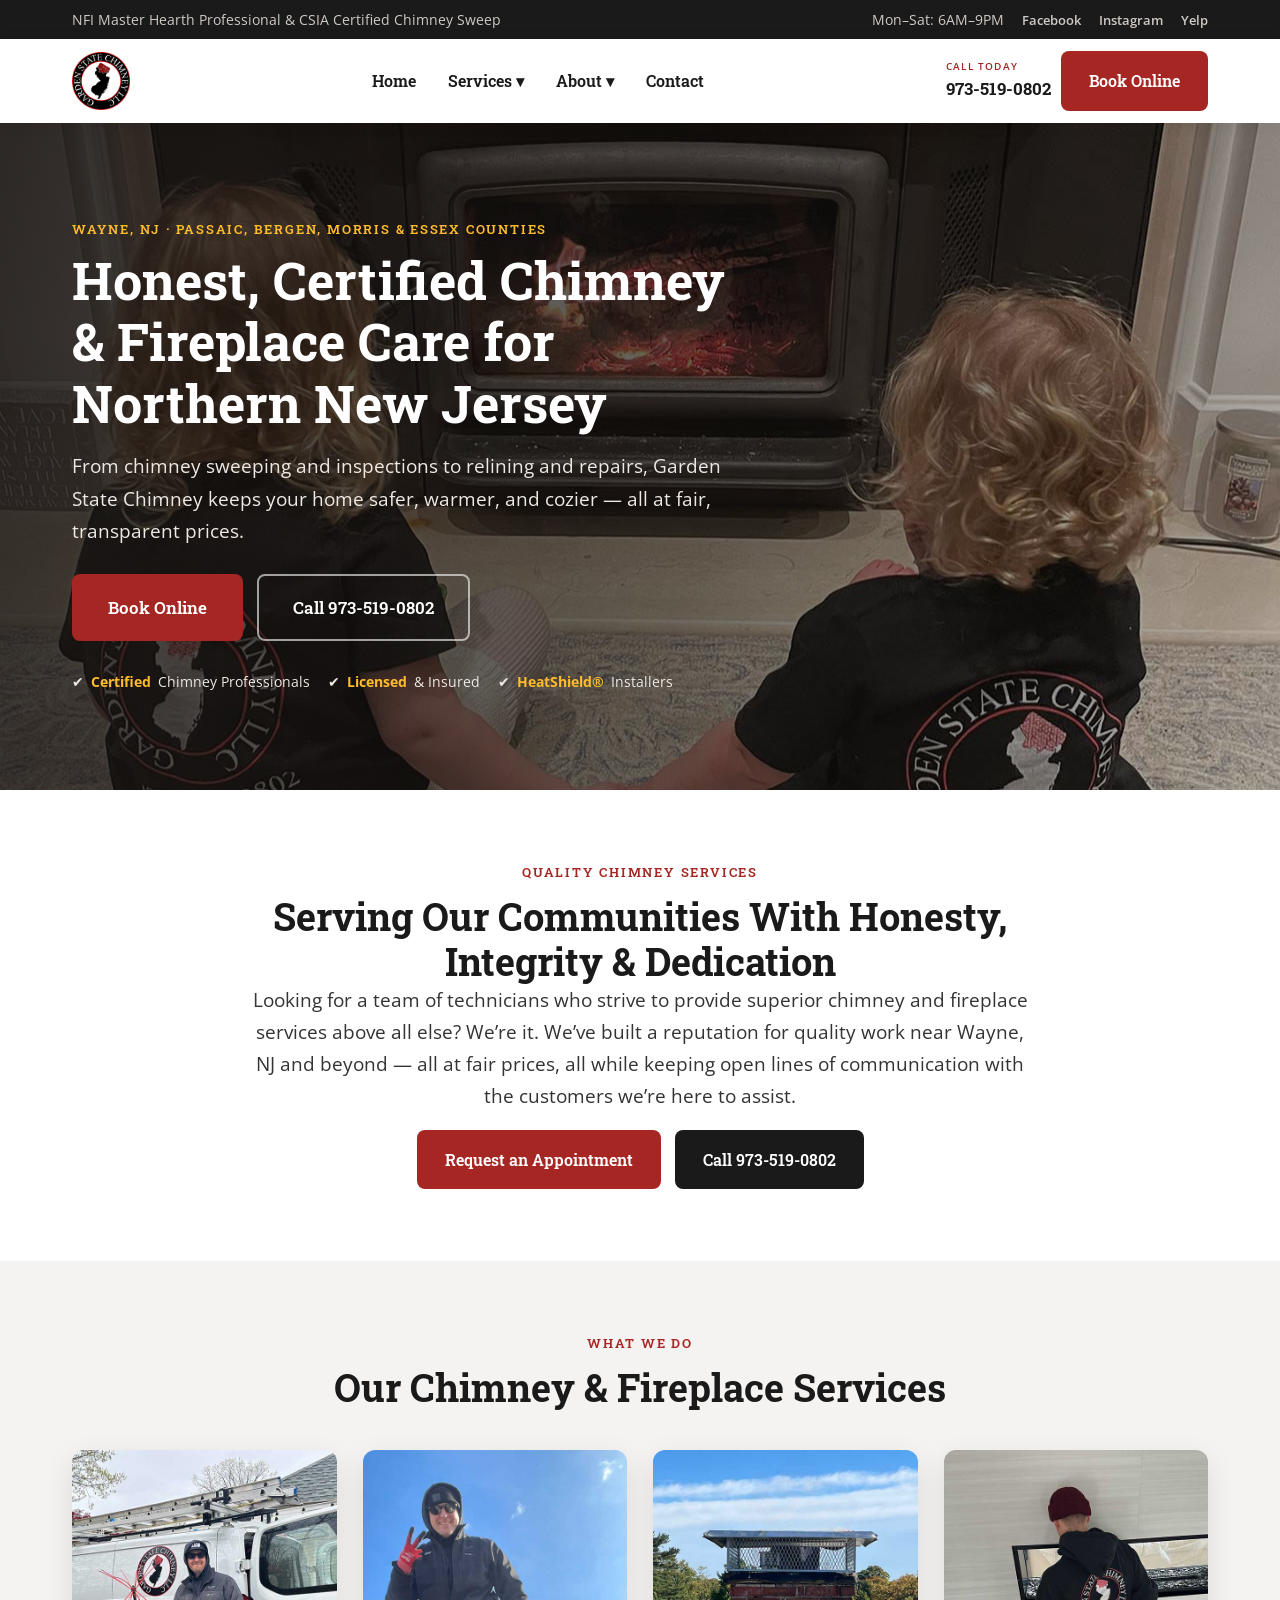
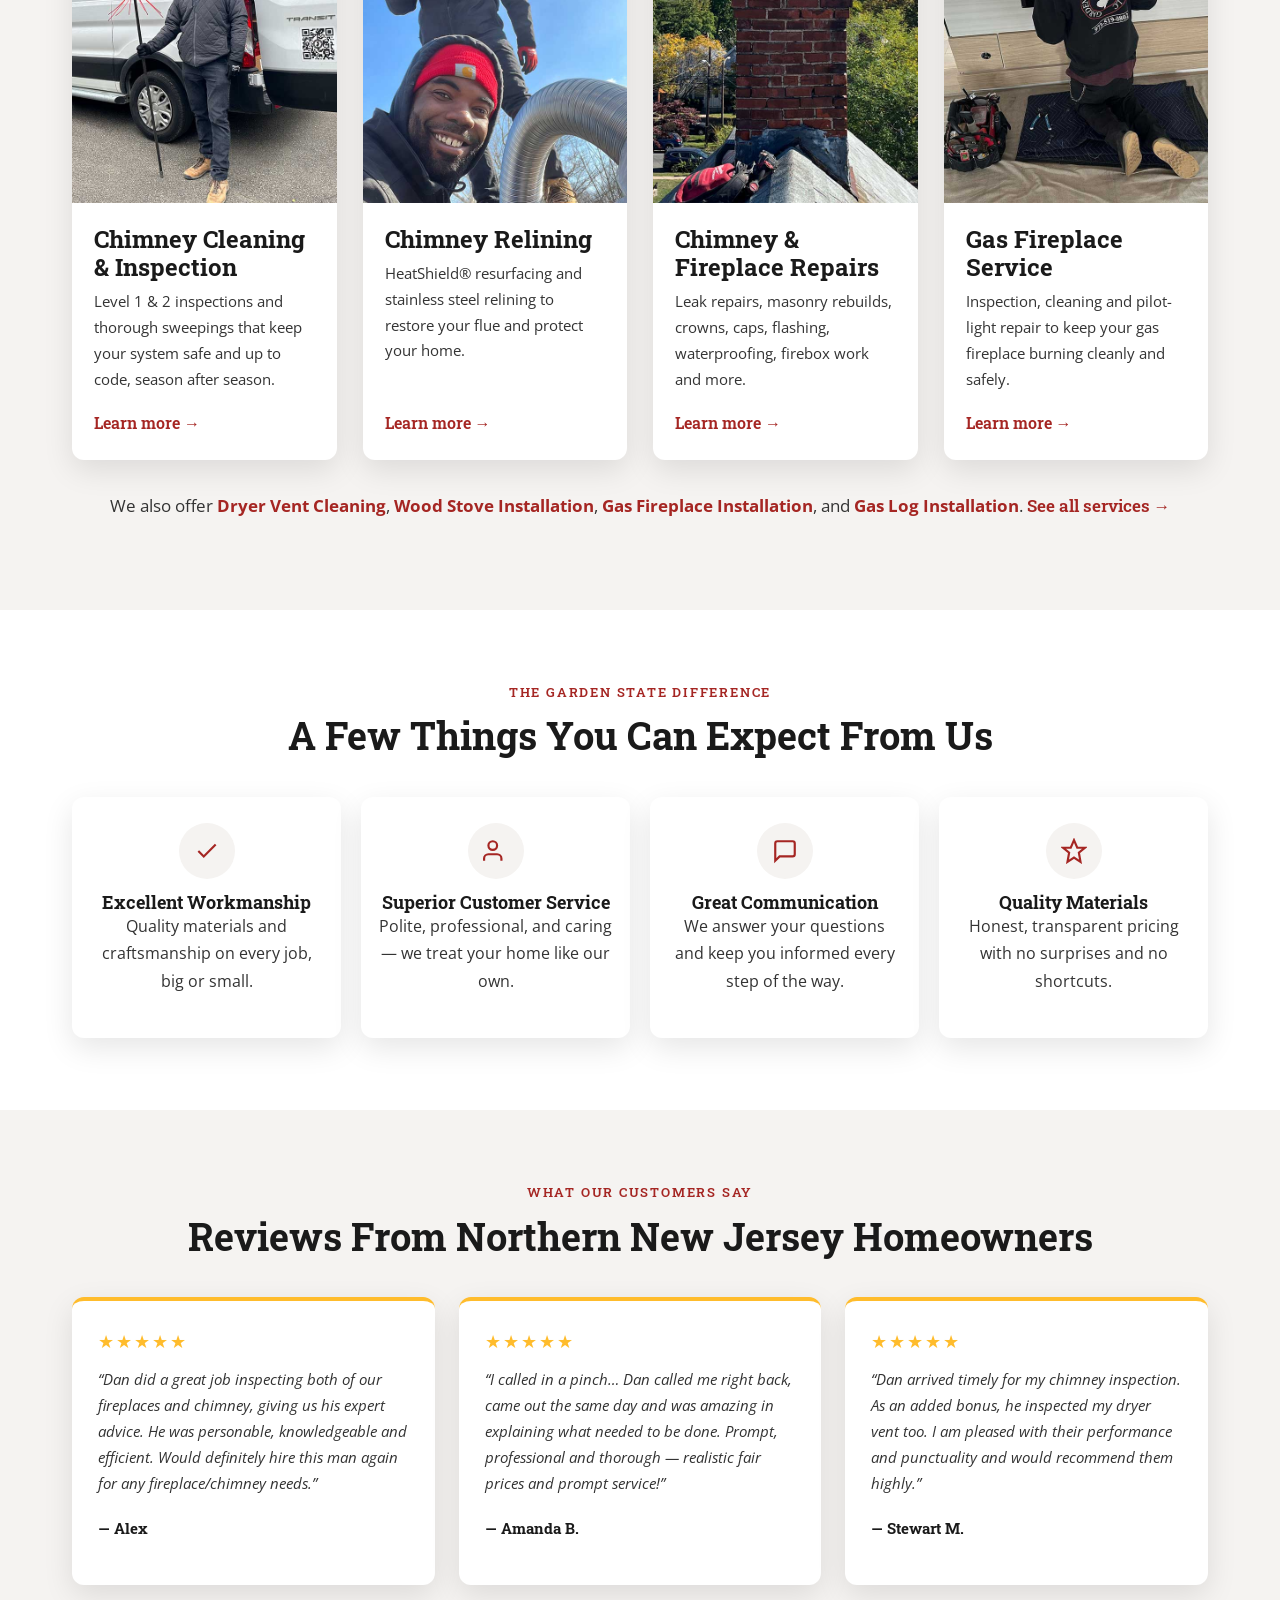
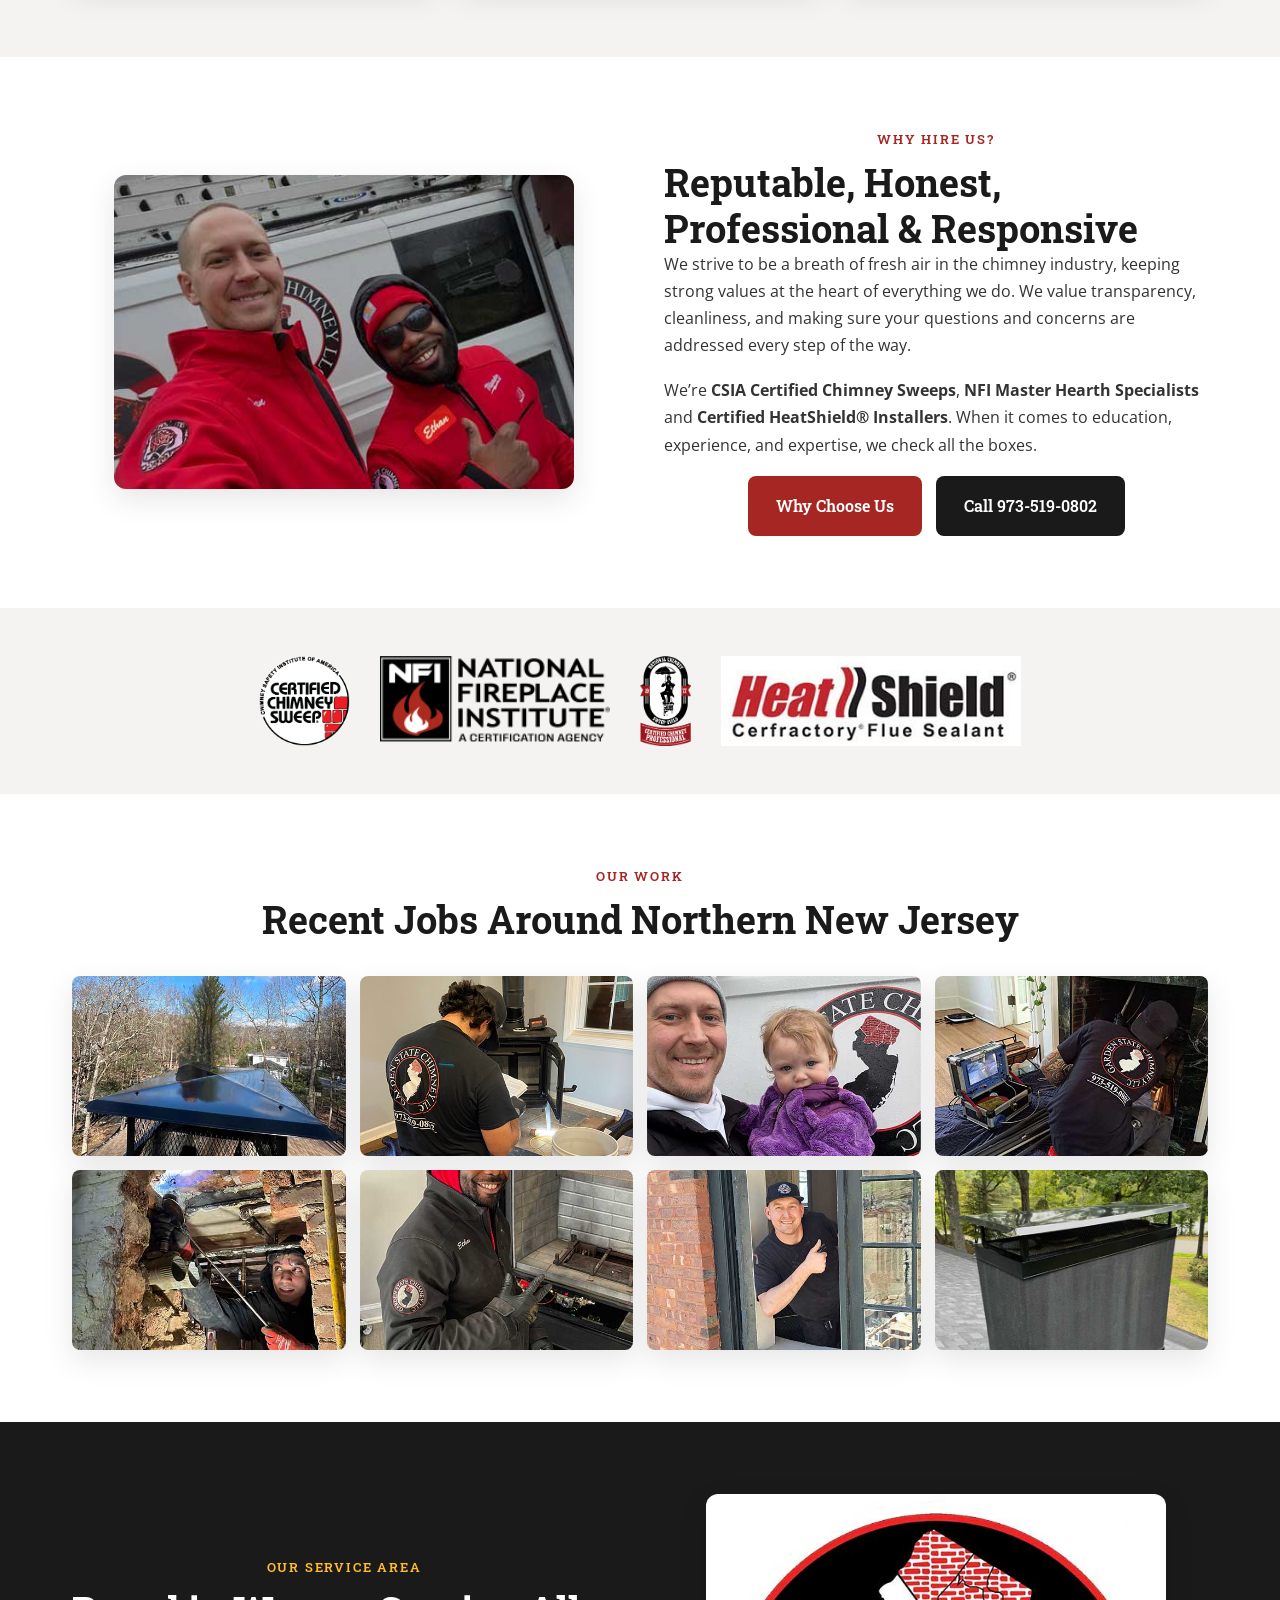
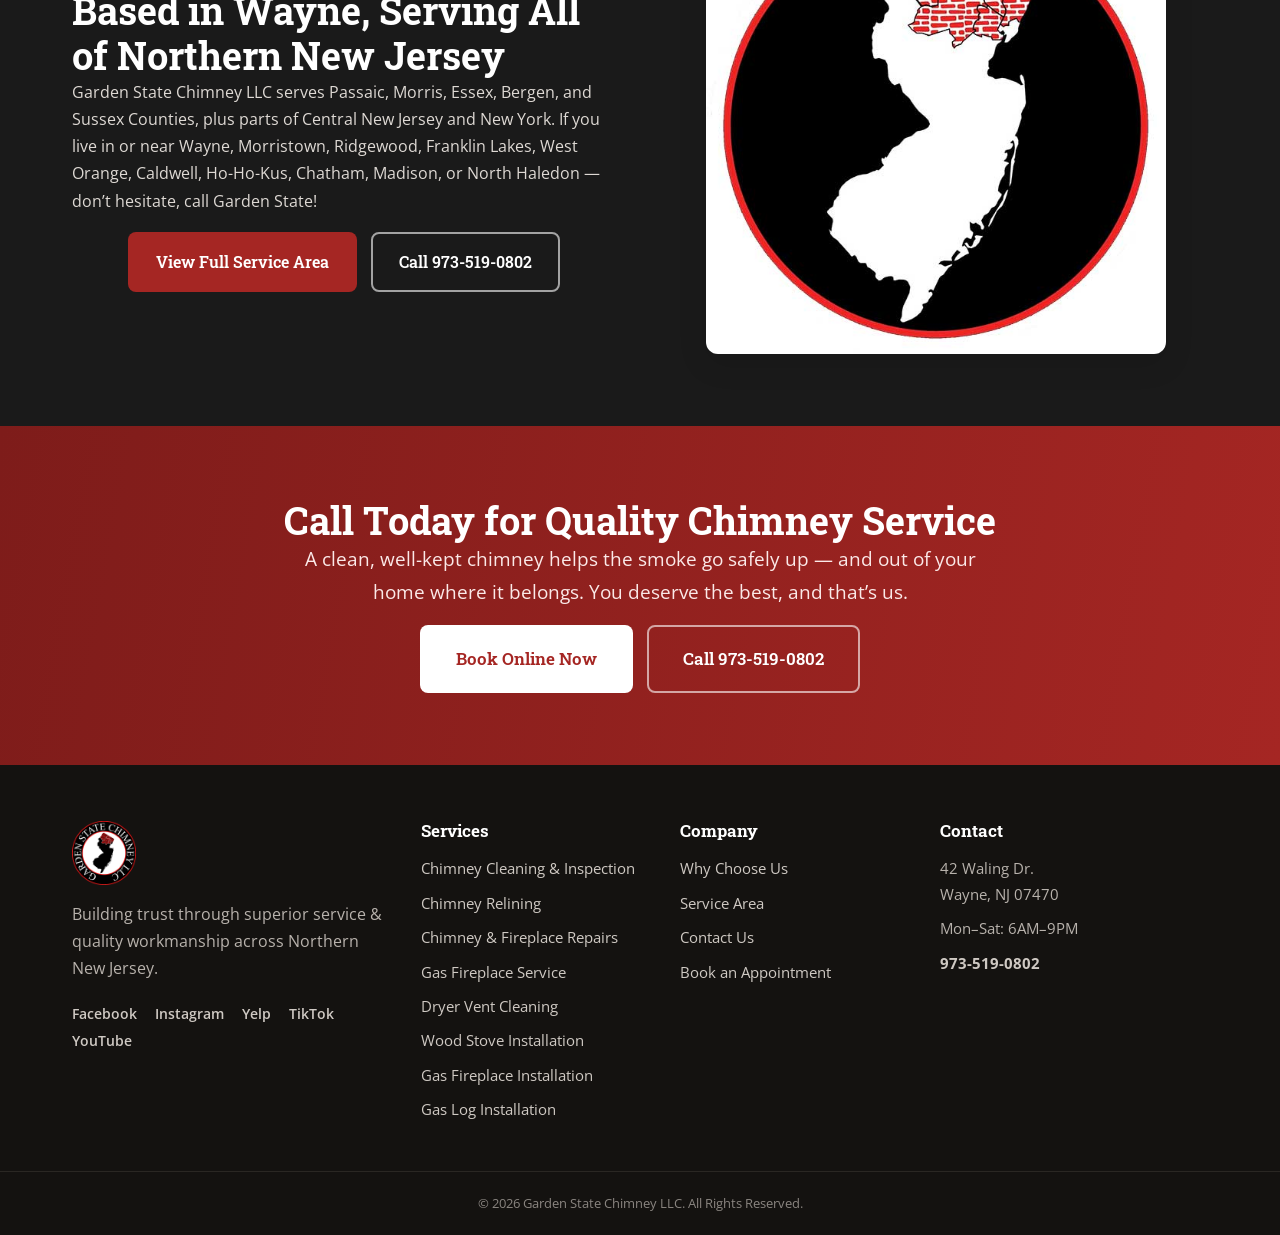
==== index.html @ b00a47f0 "Add 4 new service pages (dryer vent, wood stove install, gas fireplace install, gas log install) + a" ====
<!DOCTYPE html>
<html lang="en">
<head>
<meta charset="UTF-8">
<meta name="viewport" content="width=device-width, initial-scale=1.0">
<title>Chimney Sweep & Fireplace Repair | Wayne, NJ | Garden State</title>
<meta name="description" content="Garden State Chimney provides certified chimney sweeping, inspections, relining & fireplace repair across Passaic, Bergen, Morris & Essex Counties, NJ. Call 973-519-0802 or book online.">
<link rel="canonical" href="https://gardenstatechimney.com/">
<meta property="og:type" content="website">
<meta property="og:title" content="Chimney Sweep & Fireplace Repair in Wayne, NJ | Garden State Chimney">
<meta property="og:description" content="Certified chimney sweeping, inspections, relining & fireplace repair across Northern New Jersey. Honest, professional, reliable. Call 973-519-0802.">
<meta property="og:image" content="https://gardenstatechimney.com/wp-content/uploads/2023/07/Logo.jpg">
<meta property="og:url" content="https://gardenstatechimney.com/">
<meta name="robots" content="index, follow, max-image-preview:large">
<link rel="icon" href="assets/img/Logo.jpg">
<link rel="preconnect" href="https://fonts.googleapis.com">
<link rel="preconnect" href="https://fonts.gstatic.com" crossorigin>
<link href="https://fonts.googleapis.com/css2?family=Open+Sans:ital,wght@0,300;0,400;0,600;0,700;1,400&family=Roboto+Slab:wght@400;500;600;700;800&display=swap" rel="stylesheet">
<link rel="stylesheet" href="assets/css/style.css">
<script type="application/ld+json">
{
  "@context": "https://schema.org",
  "@type": "ChimneySweep",
  "name": "Garden State Chimney LLC",
  "image": "https://gardenstatechimney.com/wp-content/uploads/2023/07/Logo.jpg",
  "url": "https://gardenstatechimney.com/",
  "telephone": "+1-973-519-0802",
  "priceRange": "$$",
  "address": {
    "@type": "PostalAddress",
    "streetAddress": "42 Waling Dr.",
    "addressLocality": "Wayne",
    "addressRegion": "NJ",
    "postalCode": "07470",
    "addressCountry": "US"
  },
  "geo": { "@type": "GeoCoordinates", "latitude": 40.9248889, "longitude": -74.2495013 },
  "openingHoursSpecification": [{
    "@type": "OpeningHoursSpecification",
    "dayOfWeek": ["Monday","Tuesday","Wednesday","Thursday","Friday","Saturday"],
    "opens": "06:00", "closes": "21:00"
  }],
  "areaServed": [
    {"@type":"AdministrativeArea","name":"Passaic County, NJ"},
    {"@type":"AdministrativeArea","name":"Bergen County, NJ"},
    {"@type":"AdministrativeArea","name":"Morris County, NJ"},
    {"@type":"AdministrativeArea","name":"Essex County, NJ"}
  ],
  "sameAs": [
    "https://www.facebook.com/gardenstatechimneysweep/",
    "https://www.instagram.com/gardenstatechimneynj/",
    "https://www.yelp.com/biz/garden-state-chimney-wayne",
    "https://www.tiktok.com/@danthechimneyman",
    "https://youtube.com/@gardenstatechimney"
  ],
  "founder": { "@type": "Person", "name": "Daniel Barisonek" },
  "hasOfferCatalog": {
    "@type": "OfferCatalog",
    "name": "Chimney & Fireplace Services",
    "itemListElement": [
      {"@type":"Offer","itemOffered":{"@type":"Service","name":"Chimney Cleaning & Inspection"}},
      {"@type":"Offer","itemOffered":{"@type":"Service","name":"Chimney Relining"}},
      {"@type":"Offer","itemOffered":{"@type":"Service","name":"Chimney & Fireplace Repairs"}},
      {"@type":"Offer","itemOffered":{"@type":"Service","name":"Gas Fireplace Service"}},
      {"@type":"Offer","itemOffered":{"@type":"Service","name":"Dryer Vent Cleaning"}},
      {"@type":"Offer","itemOffered":{"@type":"Service","name":"Wood Stove Installation"}},
      {"@type":"Offer","itemOffered":{"@type":"Service","name":"Gas Fireplace Installation"}},
      {"@type":"Offer","itemOffered":{"@type":"Service","name":"Gas Log Installation"}}
    ]
  }
}
</script>
</head>
<body>

<!-- TOP BAR -->
<div class="topbar">
  <div class="wrap">
    <div>NFI Master Hearth Professional &amp; CSIA Certified Chimney Sweep</div>
    <div class="socials">
      <span>Mon&ndash;Sat: 6AM&ndash;9PM</span>
      <a href="https://www.facebook.com/gardenstatechimneysweep/" target="_blank" rel="noopener">Facebook</a>
      <a href="https://www.instagram.com/gardenstatechimneynj/" target="_blank" rel="noopener">Instagram</a>
      <a href="https://www.yelp.com/biz/garden-state-chimney-wayne" target="_blank" rel="noopener">Yelp</a>
    </div>
  </div>
</div>

<!-- HEADER -->
<header class="site-header">
  <nav class="nav" aria-label="Main navigation">
    <a class="logo" href="/"><img src="assets/img/Garden-State-Chimney-Logo-Transparent.png" alt="Garden State Chimney"></a>
    <ul class="menu">
      <li><a href="/">Home</a></li>
      <li class="has-sub"><a href="#services">Services &#9662;</a>
        <ul class="submenu">
          <li><a href="/chimney-cleaning-inspection">Chimney Cleaning &amp; Inspection</a></li>
          <li><a href="/chimney-relining">Chimney Relining</a></li>
          <li><a href="/chimney-fireplace-repairs">Chimney &amp; Fireplace Repairs</a></li>
          <li><a href="/gas-fireplace-service">Gas Fireplace Service</a></li>
          <li><a href="/dryer-vent-cleaning">Dryer Vent Cleaning</a></li>
          <li><a href="/wood-stove-installation">Wood Stove Installation</a></li>
          <li><a href="/gas-fireplace-installation">Gas Fireplace Installation</a></li>
          <li><a href="/gas-log-installation">Gas Log Installation</a></li>
        </ul>
      </li>
      <li class="has-sub"><a href="/why-choose-us">About &#9662;</a>
        <ul class="submenu">
          <li><a href="/why-choose-us">Why Choose Us?</a></li>
          <li><a href="/service-area">Service Area</a></li>
        </ul>
      </li>
      <li><a href="/contact">Contact</a></li>
    </ul>
    <div class="nav-cta">
      <a class="nav-phone" href="tel:973-519-0802"><span>Call Today</span>973-519-0802</a>
      <a class="btn btn-book" href="https://book.housecallpro.com/book/Garden-State-Chimney/c3902be655ee4f83a9cbe2380b5ce224?v2=true" target="_blank" rel="noopener">Book Online</a>
    </div>
    <button class="burger" aria-label="Menu" aria-expanded="false"><span></span><span></span><span></span></button>
  </nav>
</header>

<!-- HERO -->
<section class="hero">
  <div class="hero-bg" style="background-image:url('assets/img/Garden-State-Chimney-Hero.jpg')"></div>
  <div class="hero-inner">
    <div class="hero-card">
      <span class="eyebrow" style="color:var(--gold)">Wayne, NJ &middot; Passaic, Bergen, Morris &amp; Essex Counties</span>
      <h1>Honest, Certified Chimney &amp; Fireplace Care for Northern New Jersey</h1>
      <p>From chimney sweeping and inspections to relining and repairs, Garden State Chimney keeps your home safer, warmer, and cozier &mdash; all at fair, transparent prices.</p>
      <div class="btn-row">
        <a class="btn btn-book btn-lg" href="https://book.housecallpro.com/book/Garden-State-Chimney/c3902be655ee4f83a9cbe2380b5ce224?v2=true" target="_blank" rel="noopener">Book Online</a>
        <a class="btn btn-ghost btn-lg" href="tel:973-519-0802">Call 973-519-0802</a>
      </div>
      <div class="trust-row">
        <span>&#10004; <b>Certified</b> Chimney Professionals</span>
        <span>&#10004; <b>Licensed</b> &amp; Insured</span>
        <span>&#10004; <b>HeatShield&reg;</b> Installers</span>
      </div>
    </div>
  </div>
</section>

<!-- INTRO -->
<section class="section">
  <div class="wrap center" style="max-width:820px">
    <span class="eyebrow">Quality Chimney Services</span>
    <h2>Serving Our Communities With Honesty, Integrity &amp; Dedication</h2>
    <p class="lead">Looking for a team of technicians who strive to provide superior chimney and fireplace services above all else? We&rsquo;re it. We&rsquo;ve built a reputation for quality work near Wayne, NJ and beyond &mdash; all at fair prices, all while keeping open lines of communication with the customers we&rsquo;re here to assist.</p>
    <div class="btn-row" style="justify-content:center">
      <a class="btn btn-book" href="https://book.housecallpro.com/book/Garden-State-Chimney/c3902be655ee4f83a9cbe2380b5ce224?v2=true" target="_blank" rel="noopener">Request an Appointment</a>
      <a class="btn btn-call" href="tel:973-519-0802">Call 973-519-0802</a>
    </div>
  </div>
</section>

<!-- SERVICES -->
<section class="section bg-mist" id="services">
  <div class="wrap">
    <div class="center" style="margin-bottom:40px">
      <span class="eyebrow">What We Do</span>
      <h2>Our Chimney &amp; Fireplace Services</h2>
    </div>
    <div class="grid grid-4">
      <article class="card">
        <a href="/chimney-cleaning-inspection"><img src="assets/img/Chimney-Cleaning-Service.jpg" alt="Garden State Chimney technician with sweeping brush"></a>
        <div class="card-body">
          <h3>Chimney Cleaning &amp; Inspection</h3>
          <p>Level 1 &amp; 2 inspections and thorough sweepings that keep your system safe and up to code, season after season.</p>
          <a class="more" href="/chimney-cleaning-inspection">Learn more &rarr;</a>
        </div>
      </article>
      <article class="card">
        <a href="/chimney-relining"><img src="assets/img/Chimney-Relining-Service.jpg" alt="Chimney relining service"></a>
        <div class="card-body">
          <h3>Chimney Relining</h3>
          <p>HeatShield&reg; resurfacing and stainless steel relining to restore your flue and protect your home.</p>
          <a class="more" href="/chimney-relining">Learn more &rarr;</a>
        </div>
      </article>
      <article class="card">
        <a href="/chimney-fireplace-repairs"><img src="assets/img/Chimney-and-Fireplace-Repairs.jpg" alt="Chimney and fireplace repairs"></a>
        <div class="card-body">
          <h3>Chimney &amp; Fireplace Repairs</h3>
          <p>Leak repairs, masonry rebuilds, crowns, caps, flashing, waterproofing, firebox work and more.</p>
          <a class="more" href="/chimney-fireplace-repairs">Learn more &rarr;</a>
        </div>
      </article>
      <article class="card">
        <a href="/gas-fireplace-service"><img src="assets/img/Gas-Fireplace-Service.jpg" alt="Gas fireplace service"></a>
        <div class="card-body">
          <h3>Gas Fireplace Service</h3>
          <p>Inspection, cleaning and pilot-light repair to keep your gas fireplace burning cleanly and safely.</p>
          <a class="more" href="/gas-fireplace-service">Learn more &rarr;</a>
        </div>
      </article>
    </div>
    <p class="center" style="margin-top:32px;font-size:1.05rem">
      We also offer <a href="/dryer-vent-cleaning"><strong>Dryer Vent Cleaning</strong></a>, <a href="/wood-stove-installation"><strong>Wood Stove Installation</strong></a>,
      <a href="/gas-fireplace-installation"><strong>Gas Fireplace Installation</strong></a>, and <a href="/gas-log-installation"><strong>Gas Log Installation</strong></a>.
      <a href="/service-area" style="font-family:var(--head);font-weight:600">See all services &rarr;</a>
    </p>
  </div>
</section>

<!-- VALUES -->
<section class="section">
  <div class="wrap">
    <div class="center" style="margin-bottom:38px">
      <span class="eyebrow">The Garden State Difference</span>
      <h2>A Few Things You Can Expect From Us</h2>
    </div>
    <div class="values">
      <div class="value">
        <div class="ic"><svg width="26" height="26" viewBox="0 0 24 24" fill="none" stroke="currentColor" stroke-width="2"><path d="M20 6L9 17l-5-5"/></svg></div>
        <h3>Excellent Workmanship</h3>
        <p>Quality materials and craftsmanship on every job, big or small.</p>
      </div>
      <div class="value">
        <div class="ic"><svg width="26" height="26" viewBox="0 0 24 24" fill="none" stroke="currentColor" stroke-width="2"><path d="M17 21v-2a4 4 0 00-4-4H5a4 4 0 00-4 4v2"/><circle cx="9" cy="7" r="4"/></svg></div>
        <h3>Superior Customer Service</h3>
        <p>Polite, professional, and caring &mdash; we treat your home like our own.</p>
      </div>
      <div class="value">
        <div class="ic"><svg width="26" height="26" viewBox="0 0 24 24" fill="none" stroke="currentColor" stroke-width="2"><path d="M21 15a2 2 0 01-2 2H7l-4 4V5a2 2 0 012-2h14a2 2 0 012 2z"/></svg></div>
        <h3>Great Communication</h3>
        <p>We answer your questions and keep you informed every step of the way.</p>
      </div>
      <div class="value">
        <div class="ic"><svg width="26" height="26" viewBox="0 0 24 24" fill="none" stroke="currentColor" stroke-width="2"><path d="M12 2l3 7h7l-5.5 4.5L18 22l-6-4-6 4 1.5-8.5L2 9h7z"/></svg></div>
        <h3>Quality Materials</h3>
        <p>Honest, transparent pricing with no surprises and no shortcuts.</p>
      </div>
    </div>
  </div>
</section>

<!-- REVIEWS -->
<section class="section bg-mist">
  <div class="wrap">
    <div class="center" style="margin-bottom:38px">
      <span class="eyebrow">What Our Customers Say</span>
      <h2>Reviews From Northern New Jersey Homeowners</h2>
    </div>
    <div class="reviews">
      <div class="review">
        <div class="stars">&#9733;&#9733;&#9733;&#9733;&#9733;</div>
        <p>&ldquo;Dan did a great job inspecting both of our fireplaces and chimney, giving us his expert advice. He was personable, knowledgeable and efficient. Would definitely hire this man again for any fireplace/chimney needs.&rdquo;</p>
        <p class="who">&mdash; Alex</p>
      </div>
      <div class="review">
        <div class="stars">&#9733;&#9733;&#9733;&#9733;&#9733;</div>
        <p>&ldquo;I called in a pinch&hellip; Dan called me right back, came out the same day and was amazing in explaining what needed to be done. Prompt, professional and thorough &mdash; realistic fair prices and prompt service!&rdquo;</p>
        <p class="who">&mdash; Amanda B.</p>
      </div>
      <div class="review">
        <div class="stars">&#9733;&#9733;&#9733;&#9733;&#9733;</div>
        <p>&ldquo;Dan arrived timely for my chimney inspection. As an added bonus, he inspected my dryer vent too. I am pleased with their performance and punctuality and would recommend them highly.&rdquo;</p>
        <p class="who">&mdash; Stewart M.</p>
      </div>
    </div>
  </div>
</section>

<!-- ABOUT / WHY -->
<section class="section">
  <div class="wrap split">
    <div>
      <img src="assets/img/Garden-State-Chimney-Technicians.jpg" alt="Garden State Chimney technicians">
    </div>
    <div>
      <span class="eyebrow">Why Hire Us?</span>
      <h2>Reputable, Honest, Professional &amp; Responsive</h2>
      <p>We strive to be a breath of fresh air in the chimney industry, keeping strong values at the heart of everything we do. We value transparency, cleanliness, and making sure your questions and concerns are addressed every step of the way.</p>
      <p>We&rsquo;re <strong>CSIA Certified Chimney Sweeps</strong>, <strong>NFI Master Hearth Specialists</strong> and <strong>Certified HeatShield&reg; Installers</strong>. When it comes to education, experience, and expertise, we check all the boxes.</p>
      <div class="btn-row">
        <a class="btn btn-book" href="/why-choose-us">Why Choose Us</a>
        <a class="btn btn-call" href="tel:973-519-0802">Call 973-519-0802</a>
      </div>
    </div>
  </div>
</section>

<!-- BADGES -->
<section class="section tight bg-mist">
  <div class="wrap badges">
    <img src="assets/img/CSIA-Certified-Badge.png" alt="CSIA Certified Chimney Sweep">
    <img src="assets/img/NFI-Certified-Logo.png" alt="NFI National Fireplace Institute Certified">
    <img src="assets/img/Certified-Chimney-Professional.png" alt="Certified Chimney Professional">
    <img src="assets/img/Heatshield-Logo.jpg" alt="HeatShield Certified Installer">
  </div>
</section>

<!-- GALLERY -->
<section class="section">
  <div class="wrap">
    <div class="center" style="margin-bottom:34px">
      <span class="eyebrow">Our Work</span>
      <h2>Recent Jobs Around Northern New Jersey</h2>
    </div>
    <div class="gallery">
      <img src="assets/img/Chimney-Cap.jpg" alt="Chimney cap installation">
      <img src="assets/img/Installing-a-Stove.jpg" alt="Installing a stove">
      <img src="assets/img/Garden-State-Chimney-Services.jpg" alt="Garden State Chimney services">
      <img src="assets/img/Chimney-Inspection-1.jpg" alt="Chimney inspection">
      <img src="assets/img/Chimney-Repair.jpg" alt="Chimney repair">
      <img src="assets/img/Technician-Repairing-Fireplace.jpg" alt="Technician repairing fireplace">
      <img src="assets/img/Dan-Barisonek.jpg" alt="Owner Dan Barisonek">
      <img src="assets/img/Chimney-Crown-and-Cap.jpg" alt="Chimney crown and cap">
    </div>
  </div>
</section>

<!-- SERVICE AREA -->
<section class="section bg-ink">
  <div class="wrap split">
    <div>
      <span class="eyebrow" style="color:var(--gold)">Our Service Area</span>
      <h2>Based in Wayne, Serving All of Northern New Jersey</h2>
      <p>Garden State Chimney LLC serves Passaic, Morris, Essex, Bergen, and Sussex Counties, plus parts of Central New Jersey and New York. If you live in or near Wayne, Morristown, Ridgewood, Franklin Lakes, West Orange, Caldwell, Ho-Ho-Kus, Chatham, Madison, or North Haledon &mdash; don&rsquo;t hesitate, call Garden State!</p>
      <div class="btn-row">
        <a class="btn btn-book" href="/service-area">View Full Service Area</a>
        <a class="btn btn-ghost" href="tel:973-519-0802">Call 973-519-0802</a>
      </div>
    </div>
    <div>
      <img src="assets/img/Service-Area.jpg" alt="Garden State Chimney service area map" style="border-radius:12px">
    </div>
  </div>
</section>

<!-- CTA BAND -->
<section class="section cta-band">
  <div class="wrap center" style="max-width:760px">
    <h2>Call Today for Quality Chimney Service</h2>
    <p class="lead">A clean, well-kept chimney helps the smoke go safely up &mdash; and out of your home where it belongs. You deserve the best, and that&rsquo;s us.</p>
    <div class="btn-row" style="justify-content:center">
      <a class="btn btn-lg" style="background:#fff;color:var(--brand-red)" href="https://book.housecallpro.com/book/Garden-State-Chimney/c3902be655ee4f83a9cbe2380b5ce224?v2=true" target="_blank" rel="noopener">Book Online Now</a>
      <a class="btn btn-ghost btn-lg" href="tel:973-519-0802">Call 973-519-0802</a>
    </div>
  </div>
</section>

<!-- FOOTER -->
<footer class="site-footer">
  <div class="wrap foot-grid">
    <div>
      <img class="flogo" src="assets/img/Garden-State-Chimney-Logo-white-Transparent.png" alt="Garden State Chimney">
      <p>Building trust through superior service &amp; quality workmanship across Northern New Jersey.</p>
      <div class="foot-social">
        <a href="https://www.facebook.com/gardenstatechimneysweep/" target="_blank" rel="noopener">Facebook</a>
        <a href="https://www.instagram.com/gardenstatechimneynj/" target="_blank" rel="noopener">Instagram</a>
        <a href="https://www.yelp.com/biz/garden-state-chimney-wayne" target="_blank" rel="noopener">Yelp</a>
        <a href="https://www.tiktok.com/@danthechimneyman" target="_blank" rel="noopener">TikTok</a>
        <a href="https://youtube.com/@gardenstatechimney" target="_blank" rel="noopener">YouTube</a>
      </div>
    </div>
    <div>
      <h4>Services</h4>
      <ul>
        <li><a href="/chimney-cleaning-inspection">Chimney Cleaning &amp; Inspection</a></li>
        <li><a href="/chimney-relining">Chimney Relining</a></li>
        <li><a href="/chimney-fireplace-repairs">Chimney &amp; Fireplace Repairs</a></li>
        <li><a href="/gas-fireplace-service">Gas Fireplace Service</a></li>
        <li><a href="/dryer-vent-cleaning">Dryer Vent Cleaning</a></li>
        <li><a href="/wood-stove-installation">Wood Stove Installation</a></li>
        <li><a href="/gas-fireplace-installation">Gas Fireplace Installation</a></li>
        <li><a href="/gas-log-installation">Gas Log Installation</a></li>
      </ul>
    </div>
    <div>
      <h4>Company</h4>
      <ul>
        <li><a href="/why-choose-us">Why Choose Us</a></li>
        <li><a href="/service-area">Service Area</a></li>
        <li><a href="/contact">Contact Us</a></li>
        <li><a href="https://book.housecallpro.com/book/Garden-State-Chimney/c3902be655ee4f83a9cbe2380b5ce224?v2=true" target="_blank" rel="noopener">Book an Appointment</a></li>
      </ul>
    </div>
    <div>
      <h4>Contact</h4>
      <ul>
        <li>42 Waling Dr.<br>Wayne, NJ 07470</li>
        <li>Mon&ndash;Sat: 6AM&ndash;9PM</li>
        <li><a href="tel:973-519-0802"><strong>973-519-0802</strong></a></li>
      </ul>
    </div>
  </div>
  <div class="foot-bottom">
    &copy; <span id="yr"></span> Garden State Chimney LLC. All Rights Reserved.
  </div>
</footer>

<!-- STICKY MOBILE CTA -->
<div class="mobile-cta">
  <a class="m-call" href="tel:973-519-0802">&#9742; Call</a>
  <a class="m-book" href="https://book.housecallpro.com/book/Garden-State-Chimney/c3902be655ee4f83a9cbe2380b5ce224?v2=true" target="_blank" rel="noopener">Book Online</a>
</div>

<script>document.getElementById('yr').textContent=new Date().getFullYear();</script>
<script src="assets/js/site.js"></script>
</body>
</html>
---- assets/css/style.css ----
/* ============================================================
   Garden State Chimney — Brand Stylesheet
   Brand colors extracted from gardenstatechimney.com
   Red: #a52623 | Dark: #1a1a1a | Gold: #ffbc2c
   Fonts: Roboto Slab (headings), Open Sans (body)
   ============================================================ */

:root {
  --brand-red: #a52623;
  --brand-red-dark: #7e1c1a;
  --brand-red-bright: #c8302c;
  --ink: #1a1a1a;
  --ink-soft: #333333;
  --gold: #ffbc2c;
  --paper: #ffffff;
  --mist: #f5f3f1;
  --mist-2: #ece8e4;
  --line: #e2ddd8;
  --shadow: 0 10px 30px rgba(0,0,0,.10);
  --shadow-lg: 0 20px 50px rgba(0,0,0,.18);
  --radius: 12px;
  --maxw: 1180px;
  --head: 'Roboto Slab', Georgia, serif;
  --body: 'Open Sans', -apple-system, Helvetica, Arial, sans-serif;
}

* { box-sizing: border-box; margin: 0; padding: 0; }
html { scroll-behavior: smooth; }
body {
  font-family: var(--body);
  color: var(--ink-soft);
  line-height: 1.7;
  background: var(--paper);
  -webkit-font-smoothing: antialiased;
}
img { max-width: 100%; display: block; }
a { color: var(--brand-red); text-decoration: none; transition: color .2s; }
a:hover { color: var(--brand-red-dark); }

h1, h2, h3, h4 { font-family: var(--head); color: var(--ink); line-height: 1.18; font-weight: 700; }
h1 { font-size: clamp(2rem, 4.5vw, 3.25rem); }
h2 { font-size: clamp(1.6rem, 3.2vw, 2.4rem); }
h3 { font-size: clamp(1.2rem, 2vw, 1.5rem); }
p { margin-bottom: 1.1rem; }
.wrap { max-width: var(--maxw); margin: 0 auto; padding: 0 22px; }
.section { padding: 72px 0; }
.section.tight { padding: 48px 0; }
.bg-mist { background: var(--mist); }
.bg-ink { background: var(--ink); color: #ded9d4; }
.bg-ink h1, .bg-ink h2, .bg-ink h3 { color: #fff; }
.center { text-align: center; }
.lead { font-size: 1.18rem; color: var(--ink-soft); }
.eyebrow { font-family: var(--head); text-transform: uppercase; letter-spacing: .14em; font-size: .8rem; font-weight: 600; color: var(--brand-red); margin-bottom: .6rem; display: block; }

/* ---------- Buttons ---------- */
.btn {
  display: inline-flex; align-items: center; gap: .5rem;
  font-family: var(--head); font-weight: 600; font-size: 1rem;
  padding: 14px 26px; border-radius: 8px; cursor: pointer;
  border: 2px solid transparent; transition: all .2s; text-align: center;
}
.btn-book { background: var(--brand-red); color: #fff; }
.btn-book:hover { background: var(--brand-red-dark); color: #fff; transform: translateY(-2px); box-shadow: var(--shadow); }
.btn-call { background: var(--ink); color: #fff; }
.btn-call:hover { background: #000; color: var(--gold); transform: translateY(-2px); }
.btn-ghost { background: transparent; color: #fff; border-color: rgba(255,255,255,.6); }
.btn-ghost:hover { background: #fff; color: var(--ink); }
.btn-lg { padding: 17px 34px; font-size: 1.08rem; }
.btn-row { display: flex; flex-wrap: wrap; gap: 14px; }

/* ---------- Top bar ---------- */
.topbar { background: var(--ink); color: #cfc9c3; font-size: .86rem; }
.topbar .wrap { display: flex; justify-content: space-between; align-items: center; padding-top: 8px; padding-bottom: 8px; flex-wrap: wrap; gap: 6px; }
.topbar a { color: var(--gold); font-weight: 600; }
.topbar .socials a { color: #cfc9c3; margin-left: 14px; font-size: .82rem; }
.topbar .socials a:hover { color: #fff; }

/* ---------- Header / Nav ---------- */
.site-header { position: sticky; top: 0; z-index: 100; background: #fff; box-shadow: 0 2px 14px rgba(0,0,0,.07); }
.nav { display: flex; align-items: center; justify-content: space-between; padding: 12px 22px; max-width: var(--maxw); margin: 0 auto; gap: 18px; position: relative; }
.nav .logo img { height: 58px; width: auto; }
.menu { display: flex; align-items: center; gap: 4px; list-style: none; }
.menu > li { position: relative; }
.menu > li > a { font-family: var(--head); font-weight: 600; color: var(--ink); padding: 12px 14px; display: block; font-size: .98rem; border-radius: 6px; }
.menu > li > a:hover { color: var(--brand-red); background: var(--mist); }
.menu .has-sub:hover .submenu { display: block; }
.submenu { display: none; position: absolute; top: 100%; left: 0; background: #fff; min-width: 260px; box-shadow: var(--shadow); border-radius: 8px; padding: 8px 0; border-top: 3px solid var(--brand-red); }
.submenu li a { display: block; padding: 10px 18px; color: var(--ink-soft); font-size: .94rem; font-family: var(--body); }
.submenu li a:hover { background: var(--mist); color: var(--brand-red); }
.nav-cta { display: flex; align-items: center; gap: 10px; }
.nav-phone { font-family: var(--head); font-weight: 700; color: var(--ink); font-size: 1.05rem; white-space: nowrap; }
.nav-phone span { display:block; font-size:.62rem; letter-spacing:.12em; text-transform:uppercase; color:var(--brand-red); font-family:var(--body); font-weight:600; }
.burger { display: none; background: none; border: 0; cursor: pointer; flex-direction: column; gap: 5px; padding: 8px; }
.burger span { width: 26px; height: 3px; background: var(--ink); border-radius: 2px; }

/* ---------- Hero ---------- */
.hero { position: relative; color: #fff; }
.hero-bg { position: absolute; inset: 0; background-size: cover; background-position: center; }
.hero-bg::after { content:""; position:absolute; inset:0; background: linear-gradient(105deg, rgba(20,16,14,.88) 0%, rgba(20,16,14,.62) 55%, rgba(20,16,14,.30) 100%); }
.hero-inner { position: relative; z-index: 2; max-width: var(--maxw); margin: 0 auto; padding: 96px 22px; }
.hero-card { max-width: 660px; }
.hero h1 { color: #fff; margin-bottom: 1rem; }
.hero p { color: #efe9e4; font-size: 1.2rem; margin-bottom: 1.6rem; }
.hero .trust-row { display: flex; flex-wrap: wrap; gap: 18px; margin-top: 1.8rem; font-size: .9rem; }
.hero .trust-row span { display:flex; align-items:center; gap:7px; color:#efe9e4; }
.hero .trust-row b { color: var(--gold); }

/* ---------- Service cards ---------- */
.grid { display: grid; gap: 26px; }
.grid-2 { grid-template-columns: repeat(2, 1fr); }
.grid-3 { grid-template-columns: repeat(3, 1fr); }
.grid-4 { grid-template-columns: repeat(4, 1fr); }
.card { background: #fff; border-radius: var(--radius); overflow: hidden; box-shadow: var(--shadow); transition: transform .25s, box-shadow .25s; display: flex; flex-direction: column; }
.card:hover { transform: translateY(-6px); box-shadow: var(--shadow-lg); }
.card img { width: 100%; aspect-ratio: 3 / 4; object-fit: cover; object-position: center; }
.card-body { padding: 22px 22px 24px; flex: 1; display: flex; flex-direction: column; }
.card-body h3 { margin-bottom: .5rem; }
.card-body p { font-size: .95rem; margin-bottom: 1rem; }
.card-body .more { margin-top: auto; font-family: var(--head); font-weight: 600; color: var(--brand-red); }

/* ---------- Feature / value chips ---------- */
.values { display: grid; grid-template-columns: repeat(4,1fr); gap: 20px; }
.value { text-align: center; padding: 26px 18px; background:#fff; border-radius: var(--radius); box-shadow: var(--shadow); }
.value .ic { width: 56px; height: 56px; margin: 0 auto 14px; border-radius: 50%; background: var(--mist); display:flex; align-items:center; justify-content:center; color: var(--brand-red); }
.value h3 { font-size: 1.1rem; }

/* ---------- Reviews ---------- */
.reviews { display: grid; grid-template-columns: repeat(3,1fr); gap: 24px; }
.review { background:#fff; border-radius: var(--radius); padding: 26px; box-shadow: var(--shadow); border-top: 4px solid var(--gold); }
.review .stars { color: var(--gold); font-size: 1.1rem; letter-spacing: 2px; margin-bottom: 10px; }
.review p { font-style: italic; color: var(--ink-soft); font-size: .96rem; }
.review .who { font-family: var(--head); font-weight: 700; color: var(--ink); font-style: normal; }

/* ---------- Split / content ---------- */
.split { display: grid; grid-template-columns: 1fr 1fr; gap: 48px; align-items: center; }
.split > div { display: flex; flex-direction: column; justify-content: center; align-items: center; }
/* Show the WHOLE image (no cropping); cap size and center it */
.split img { border-radius: var(--radius); box-shadow: var(--shadow); display: block; width: 100%; height: auto; max-width: 460px; max-height: 520px; object-fit: contain; margin: 0 auto; }
.prose h2 { margin: 1.8rem 0 .8rem; }
.prose h3 { margin: 1.4rem 0 .6rem; color: var(--brand-red); }
.prose ul { margin: 0 0 1.2rem 1.2rem; }
.prose li { margin-bottom: .5rem; }
/* Inline content images: full image, centered, capped */
.prose img { border-radius: var(--radius); box-shadow: var(--shadow); margin: 1.5rem auto; display: block; width: 100%; height: auto; max-width: 560px; object-fit: contain; }
/* Figure pairs (before/after, HeatShield): show full image, uniform max box */
figure img { width: 100%; height: auto; max-height: 320px; object-fit: contain; }

/* ---------- Badges ---------- */
.badges { display:flex; flex-wrap:wrap; gap:30px; align-items:center; justify-content:center; }
.badges img { height: 90px; width:auto; filter: saturate(1); }

/* ---------- CTA band ---------- */
.cta-band { background: linear-gradient(100deg, var(--brand-red-dark), var(--brand-red)); color:#fff; }
.cta-band h2 { color:#fff; }
.cta-band p { color: #fbe9e8; }

/* ---------- Gallery ---------- */
.gallery { display:grid; grid-template-columns: repeat(4,1fr); gap:14px; }
.gallery img { height: 180px; width:100%; object-fit: cover; object-position: center; border-radius: 8px; box-shadow: var(--shadow); transition: transform .25s; }
.gallery img:hover { transform: scale(1.03); }

/* ---------- Breadcrumb / page hero ---------- */
.page-hero { background: var(--ink); color:#fff; position:relative; overflow:hidden; }
.page-hero::before { content:""; position:absolute; inset:0; background-size:cover; background-position:center; opacity:.22; }
.page-hero .wrap { position:relative; padding: 64px 22px; }
.page-hero h1 { color:#fff; max-width: 800px; }
.crumbs { font-size:.85rem; color: var(--gold); margin-bottom: .8rem; }
.crumbs a { color:#e9c97a; }

/* ---------- FAQ ---------- */
.faq details { background:#fff; border:1px solid var(--line); border-radius:10px; margin-bottom:12px; padding: 4px 8px; }
.faq summary { font-family: var(--head); font-weight:600; color: var(--ink); cursor:pointer; padding: 14px; font-size:1.05rem; list-style:none; position:relative; }
.faq summary::-webkit-details-marker { display:none; }
.faq summary::after { content:"+"; position:absolute; right:14px; color: var(--brand-red); font-size:1.4rem; }
.faq details[open] summary::after { content:"\2212"; }
.faq details[open] summary { color: var(--brand-red); }
.faq .ans { padding: 0 14px 16px; }

/* ---------- Footer ---------- */
.site-footer { background: #141210; color:#b8b2ac; padding: 56px 0 0; }
.site-footer a { color:#cfc9c3; }
.site-footer a:hover { color: var(--gold); }
.foot-grid { display:grid; grid-template-columns: 1.4fr 1fr 1fr 1.2fr; gap:36px; }
.site-footer h4 { color:#fff; font-size:1.05rem; margin-bottom:1rem; }
.site-footer img.flogo { height:64px; margin-bottom:16px; }
.site-footer ul { list-style:none; }
.site-footer ul li { margin-bottom:.55rem; font-size:.94rem; }
.foot-social a { display:inline-block; margin-right:14px; color:#cfc9c3; font-weight:600; font-size:.9rem; }
.foot-bottom { border-top:1px solid #2a2723; margin-top:40px; padding:20px 0; font-size:.82rem; color:#8a8580; text-align:center; }
.foot-bottom a { color:#a8a29c; }

/* ---------- Sticky mobile CTA ---------- */
.mobile-cta { display:none; position:fixed; bottom:0; left:0; right:0; z-index:200; }
.mobile-cta a { flex:1; text-align:center; padding:15px 8px; font-family:var(--head); font-weight:600; font-size:.98rem; }
.mobile-cta .m-call { color:#fff; background:var(--ink); }
.mobile-cta .m-book { background:var(--brand-red); color:#fff; }

/* ---------- Responsive ---------- */
@media (max-width: 980px) {
  .grid-3, .grid-4, .values, .reviews, .gallery { grid-template-columns: repeat(2,1fr); }
  .split, .foot-grid { grid-template-columns: 1fr; gap: 28px; }
  .split > div { align-items: center; }
  .split img { max-width: 420px; max-height: none; }
  .menu, .nav-phone { display: none; }
  .burger { display: flex; }
  .nav.open .menu { display: flex; position: absolute; top: 100%; left: 0; right: 0; background:#fff; flex-direction: column; align-items: stretch; padding: 10px; box-shadow: var(--shadow); }
  .nav.open .menu > li > a { padding: 12px; }
  .nav.open .submenu { display: block; position: static; box-shadow: none; border-top: 0; padding-left: 14px; min-width: 0; }
}
@media (max-width: 620px) {
  .grid-3, .grid-4, .values, .reviews, .grid-2 { grid-template-columns: 1fr; }
  .gallery { grid-template-columns: repeat(2,1fr); gap: 10px; }
  .section { padding: 48px 0; }
  .hero-inner { padding: 60px 20px; }
  .mobile-cta { display: flex; }
  body { padding-bottom: 54px; }
  .topbar .wrap { justify-content: center; }
  .topbar .socials { display:none; }
  .card img { aspect-ratio: 3 / 4; height: auto; }
  .gallery img { height: 150px; }
  .split img { max-width: 360px; max-height: none; }
  .prose img { max-width: 100%; max-height: none; margin: 1.2rem auto; }
  figure img { max-height: none; }
  .badges { gap: 24px; }
  .badges img { height: 70px; }
  .grid-2, .grid-3 { gap: 16px; }
}
@media (max-width: 400px) {
  .gallery { grid-template-columns: 1fr; }
  .gallery img { height: 200px; }
}
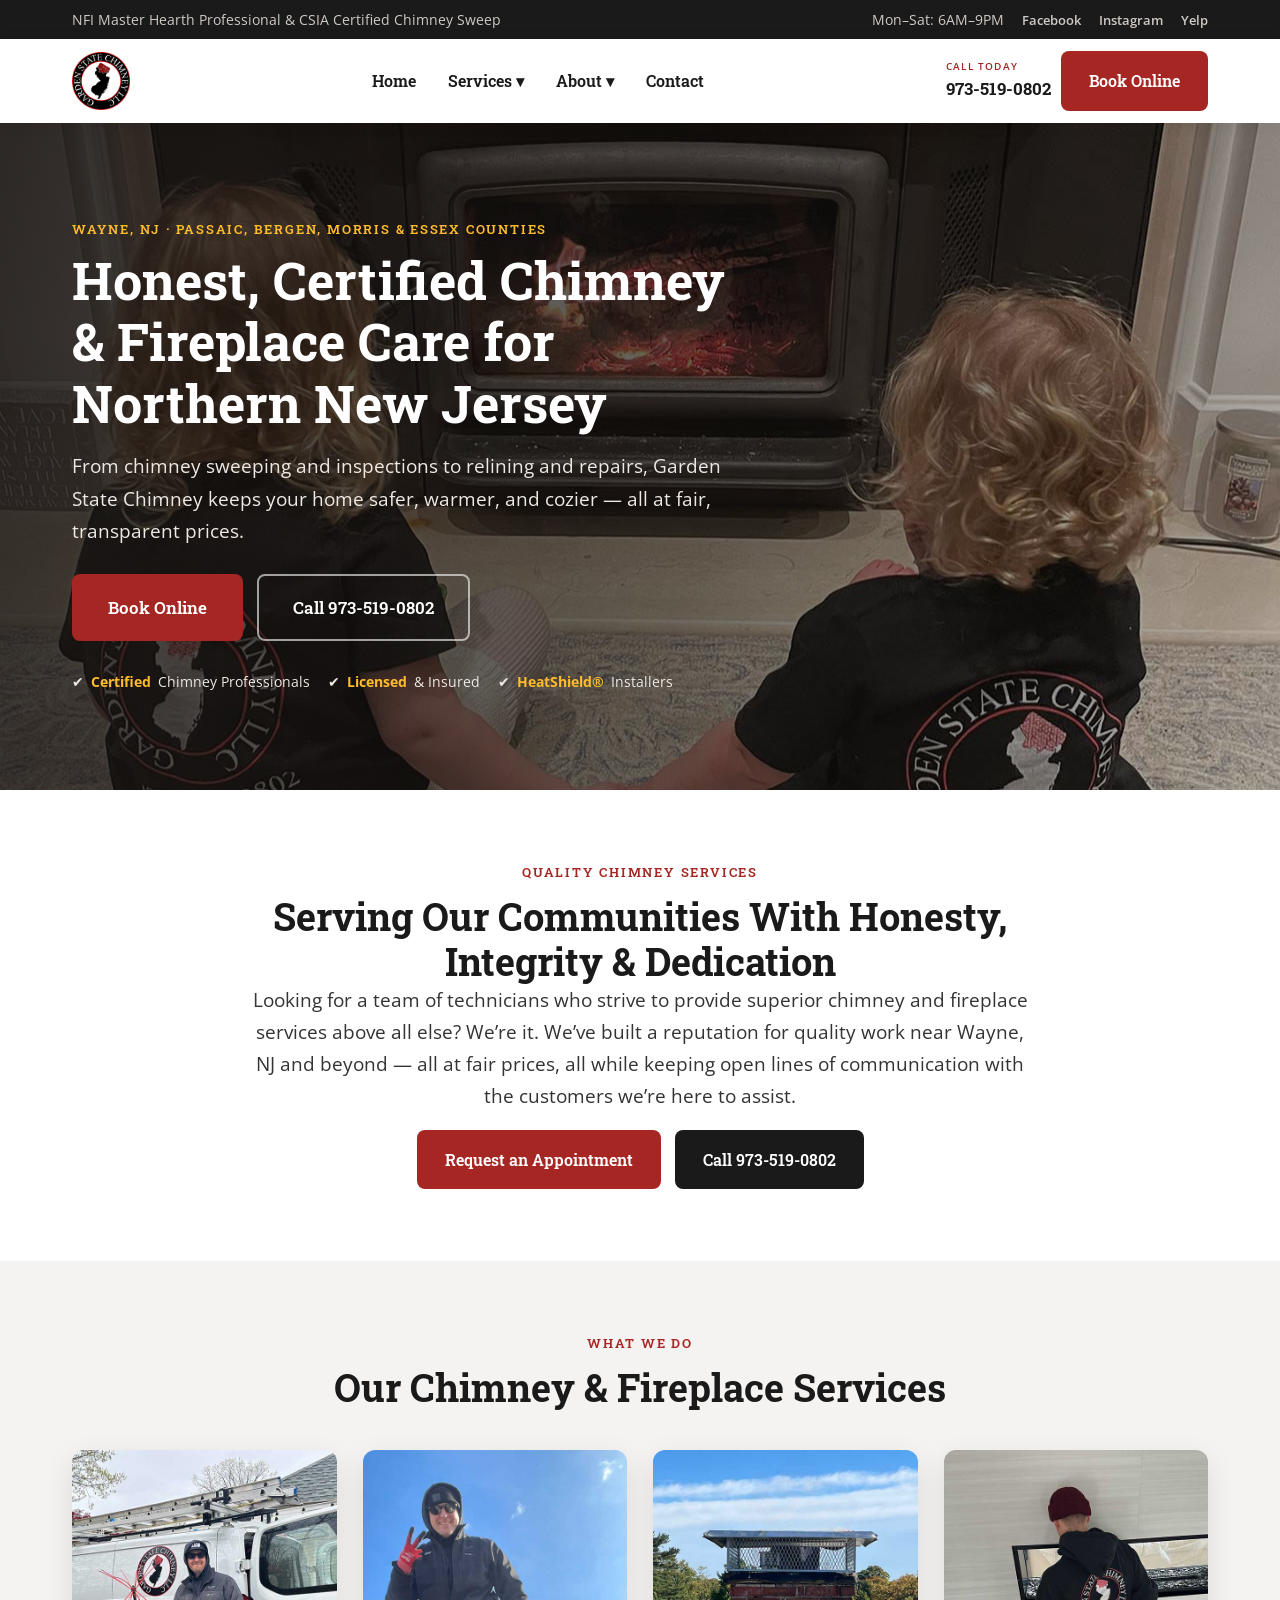
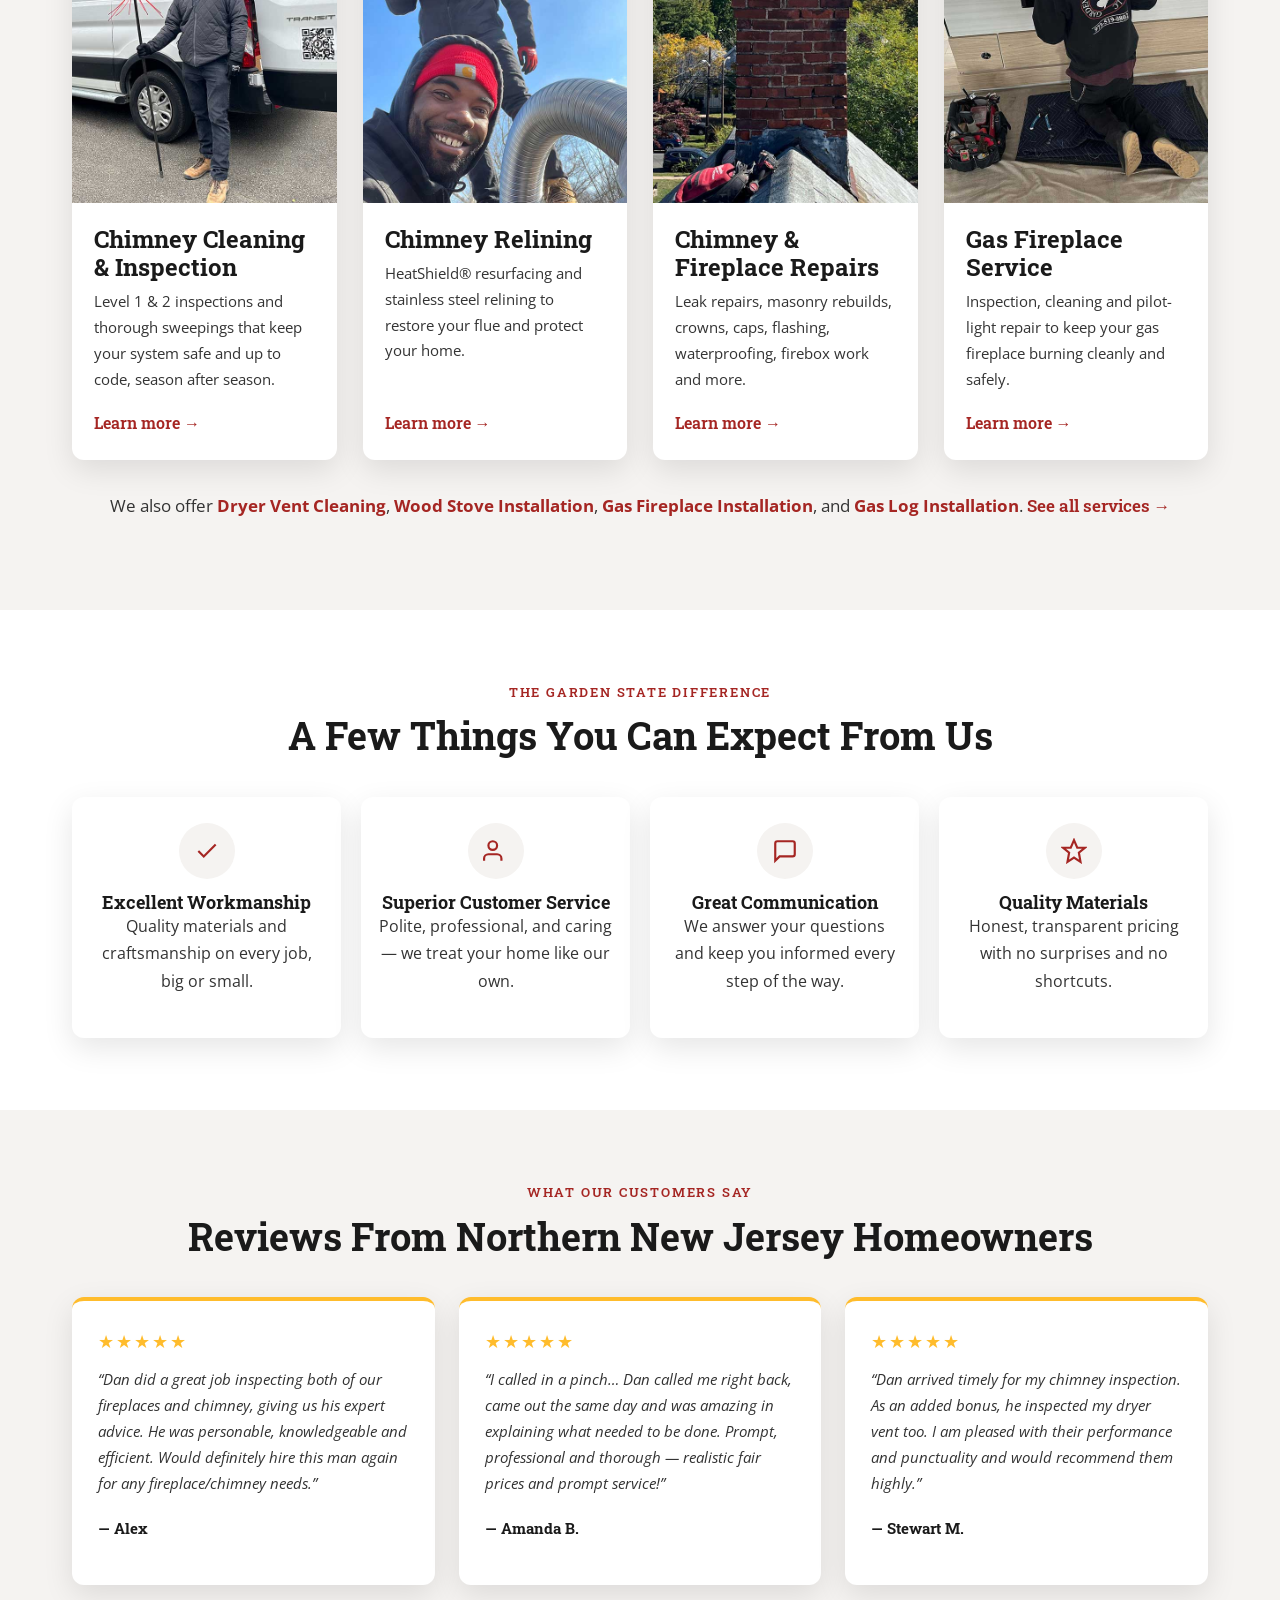
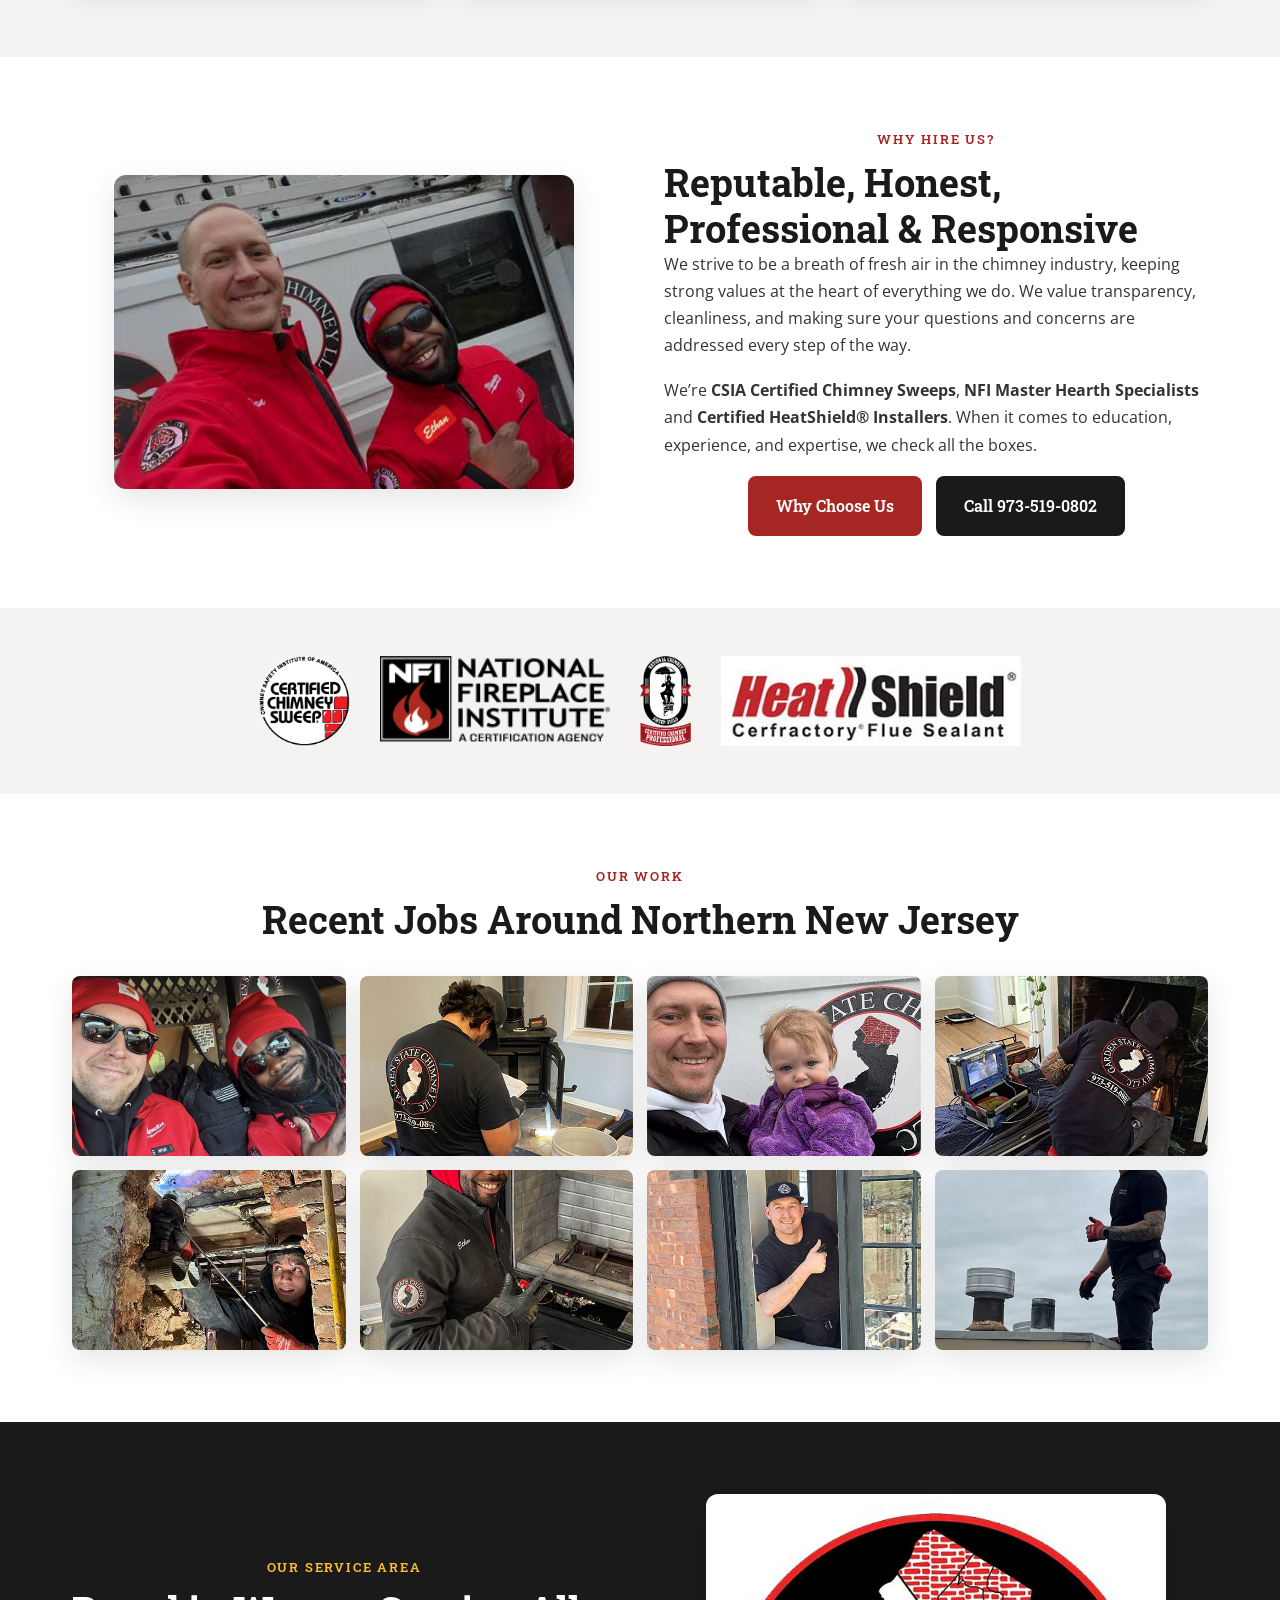
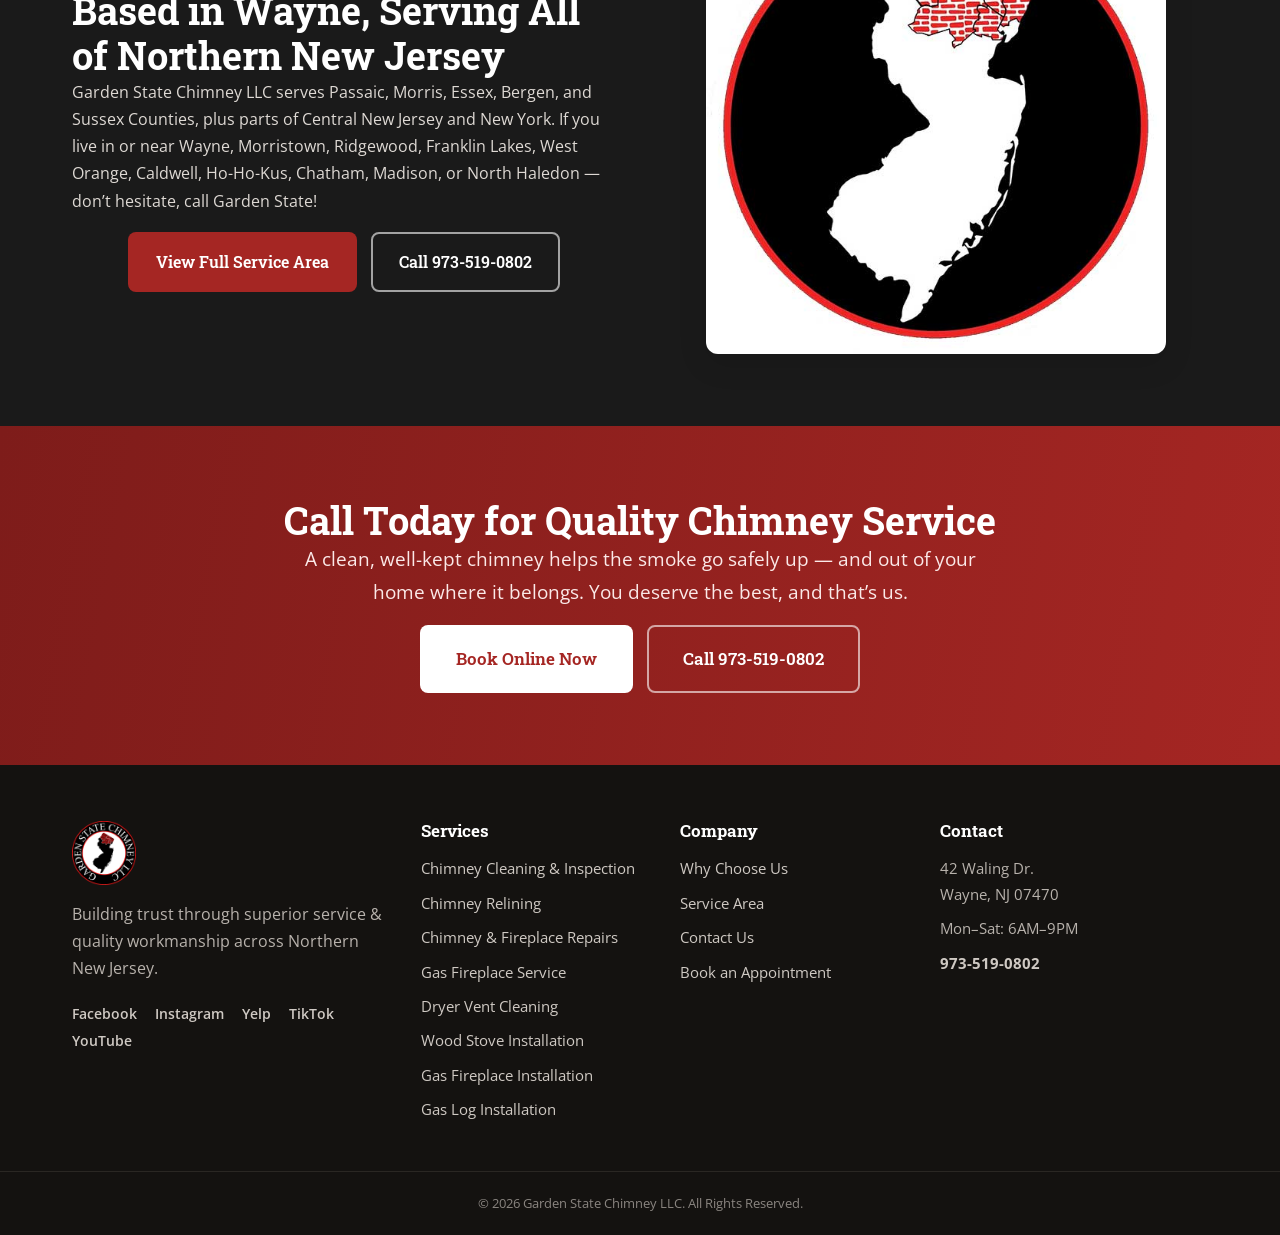
==== commit 215106f6: "Replace 2 gallery images: team-in-van (top-left) and rooftop tech (bottom-right)" ====
--- a/index.html
+++ b/index.html
@@ -299,14 +299,14 @@
       <h2>Recent Jobs Around Northern New Jersey</h2>
     </div>
     <div class="gallery">
-      <img src="assets/img/Chimney-Cap.jpg" alt="Chimney cap installation">
+      <img src="assets/img/Garden-State-Team-Van.jpg" alt="Garden State Chimney technicians">
       <img src="assets/img/Installing-a-Stove.jpg" alt="Installing a stove">
       <img src="assets/img/Garden-State-Chimney-Services.jpg" alt="Garden State Chimney services">
       <img src="assets/img/Chimney-Inspection-1.jpg" alt="Chimney inspection">
       <img src="assets/img/Chimney-Repair.jpg" alt="Chimney repair">
       <img src="assets/img/Technician-Repairing-Fireplace.jpg" alt="Technician repairing fireplace">
       <img src="assets/img/Dan-Barisonek.jpg" alt="Owner Dan Barisonek">
-      <img src="assets/img/Chimney-Crown-and-Cap.jpg" alt="Chimney crown and cap">
+      <img src="assets/img/Garden-State-Roof-Tech.jpg" alt="Garden State Chimney technician on a rooftop chimney">
     </div>
   </div>
 </section>
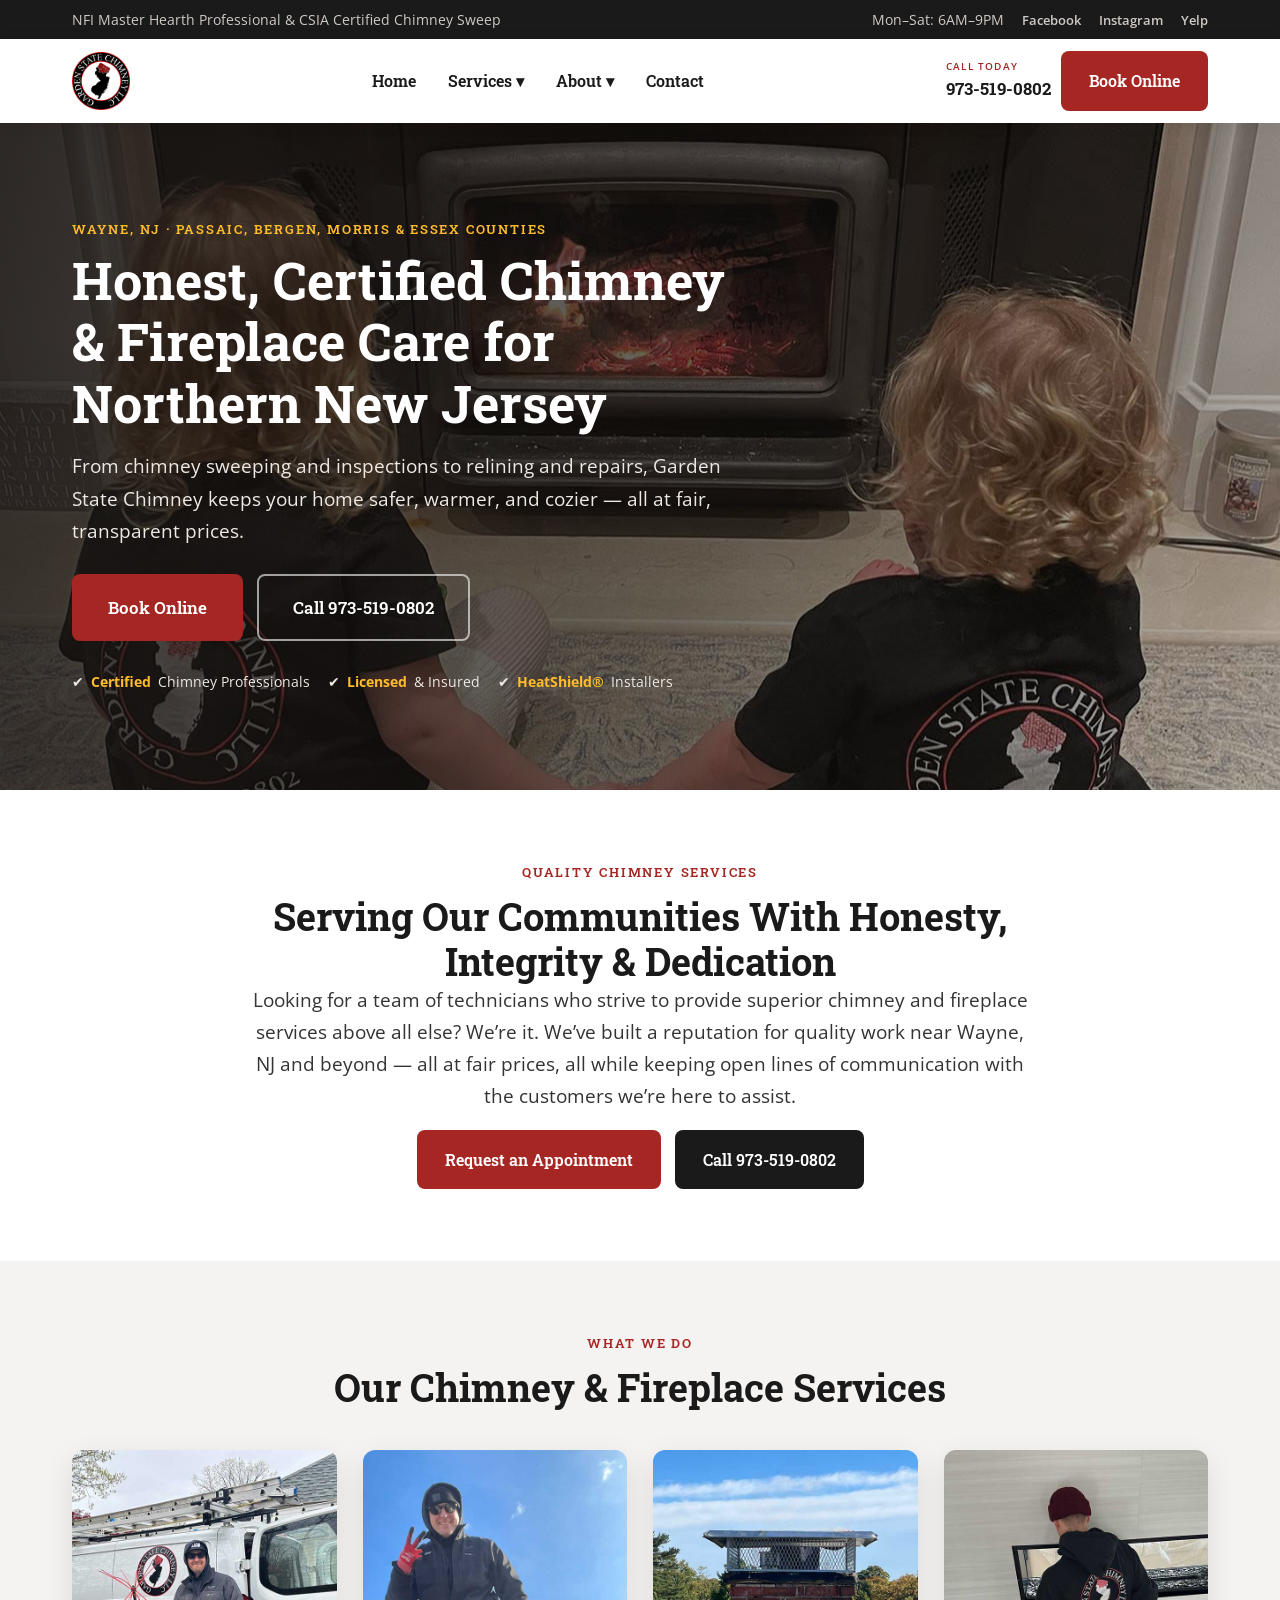
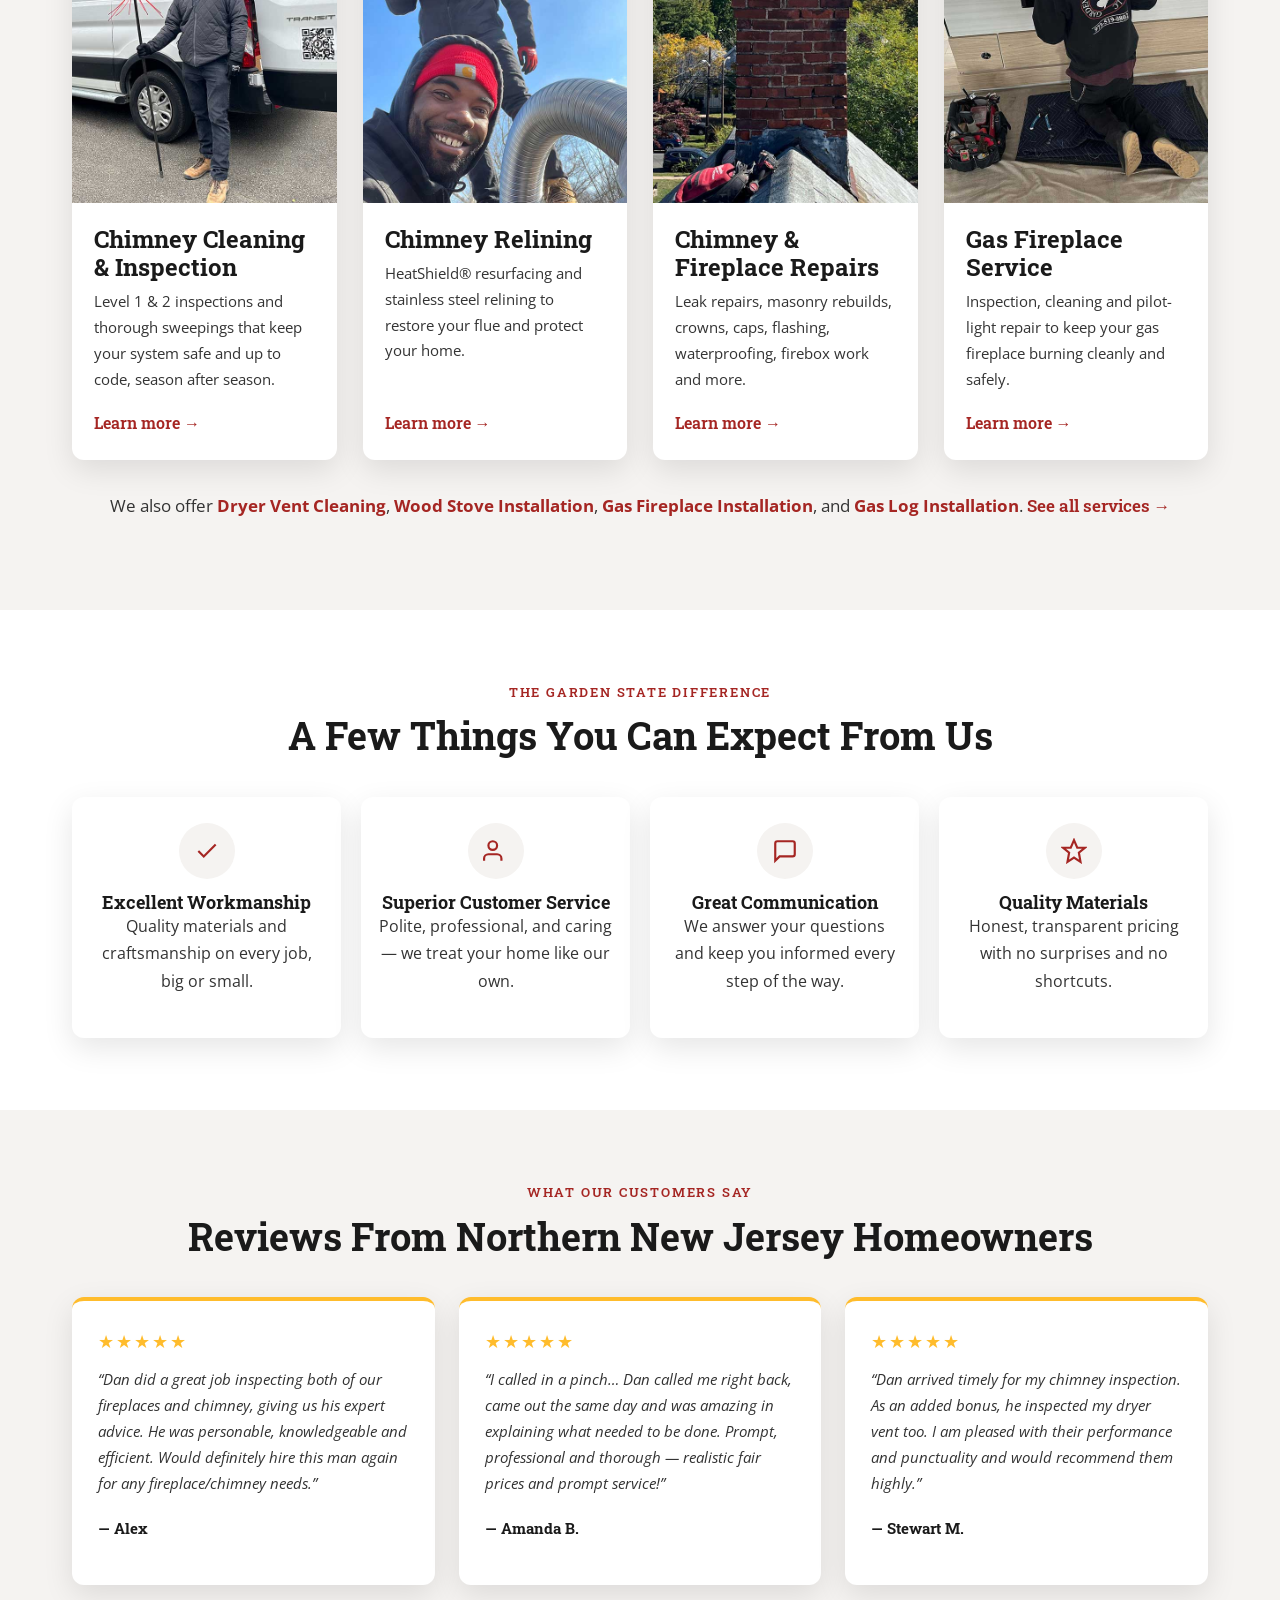
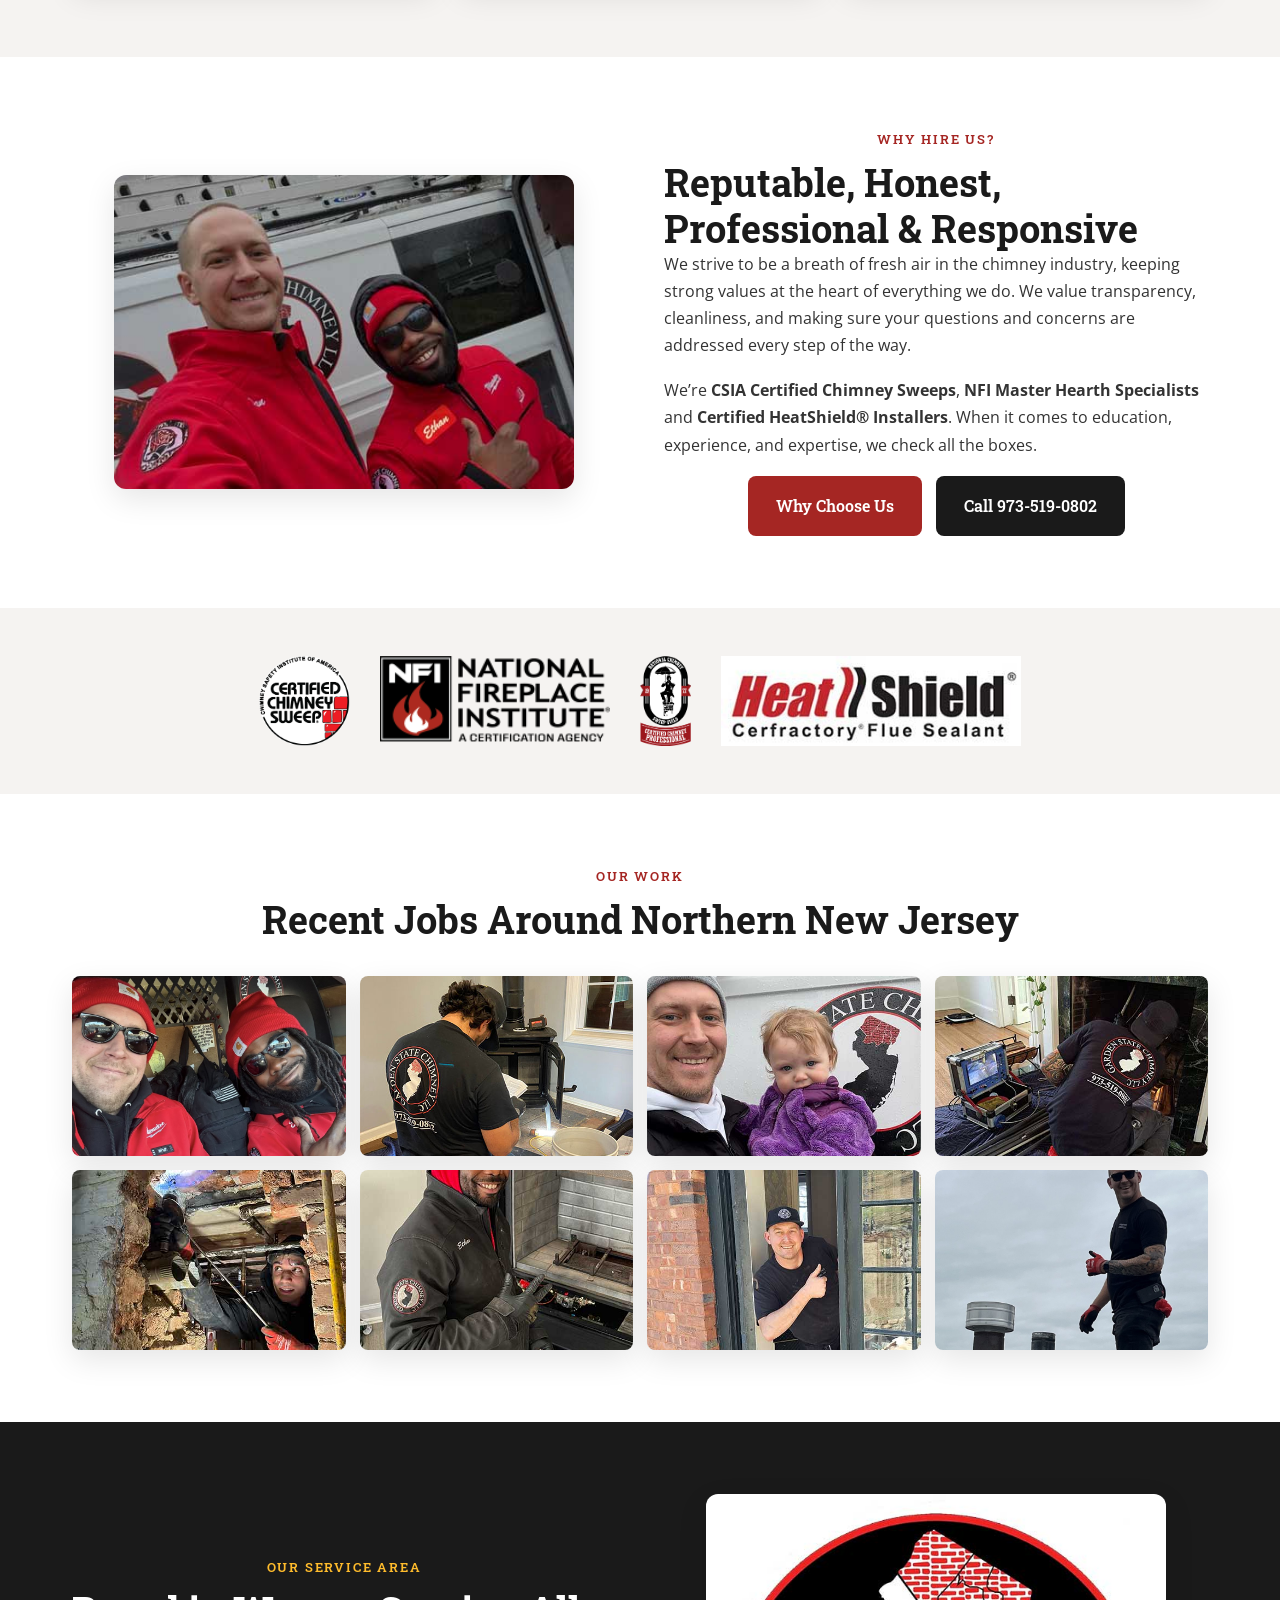
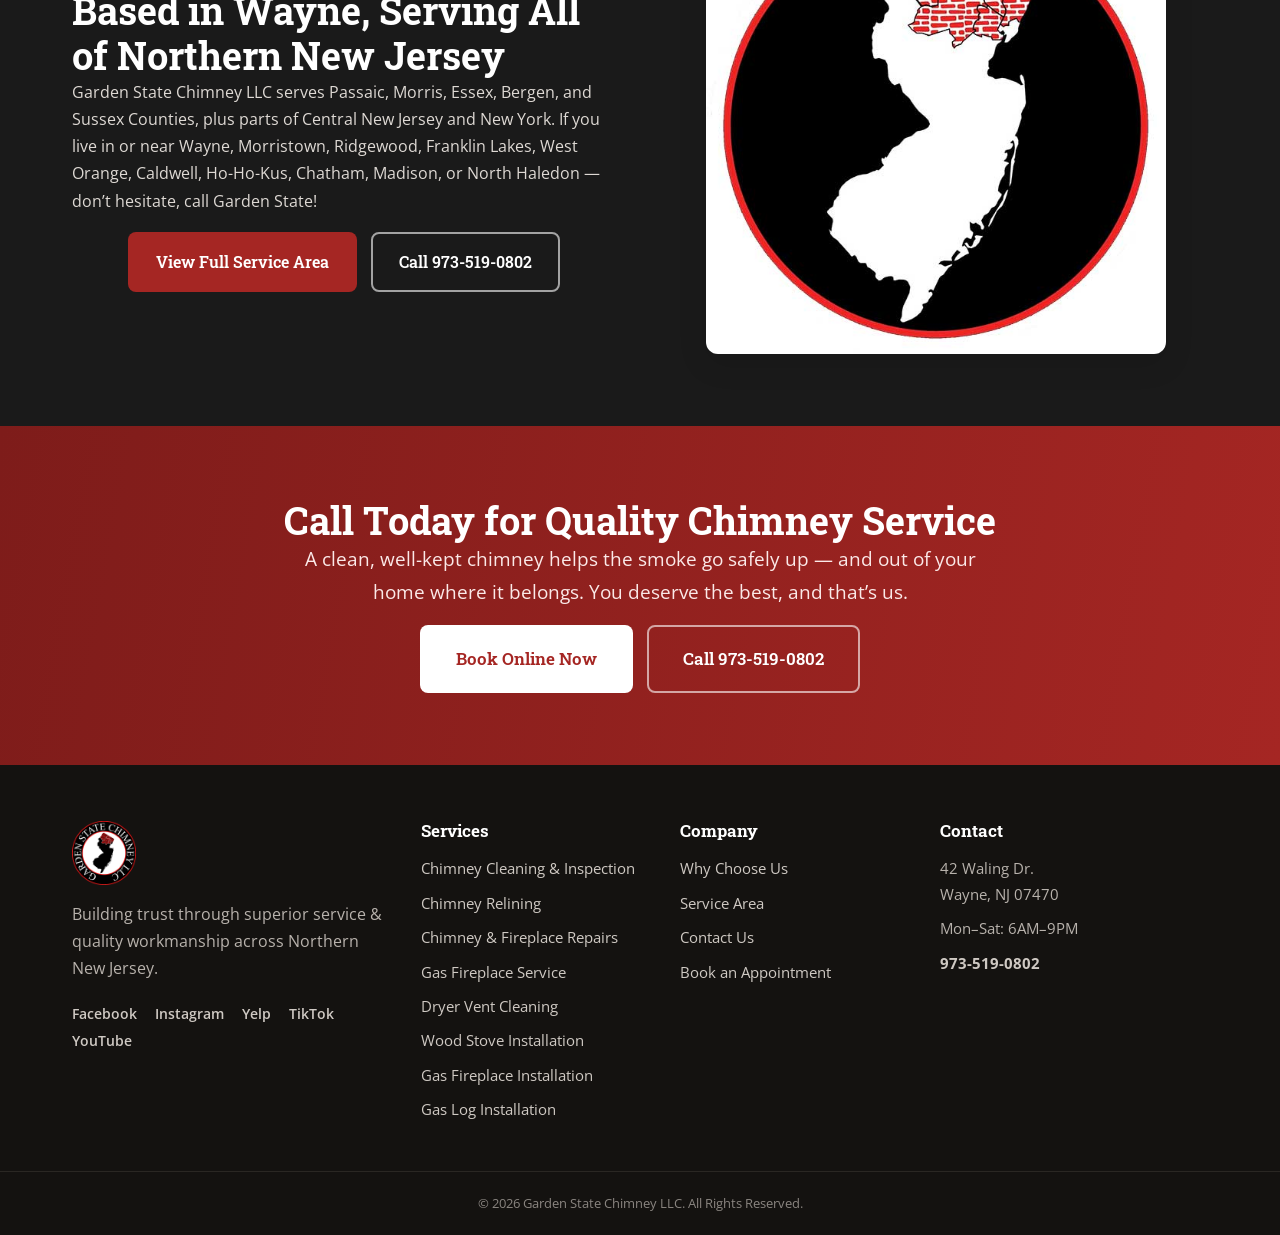
==== commit 2b89ae12: "Re-center roof-tech & window-tech gallery photos (object-position) so subjects aren't cut off" ====
--- a/index.html
+++ b/index.html
@@ -305,8 +305,8 @@
       <img src="assets/img/Chimney-Inspection-1.jpg" alt="Chimney inspection">
       <img src="assets/img/Chimney-Repair.jpg" alt="Chimney repair">
       <img src="assets/img/Technician-Repairing-Fireplace.jpg" alt="Technician repairing fireplace">
-      <img src="assets/img/Dan-Barisonek.jpg" alt="Owner Dan Barisonek">
-      <img src="assets/img/Garden-State-Roof-Tech.jpg" alt="Garden State Chimney technician on a rooftop chimney">
+      <img class="g-window" src="assets/img/Dan-Barisonek.jpg" alt="Garden State Chimney technician giving a thumbs up">
+      <img class="g-roof" src="assets/img/Garden-State-Roof-Tech.jpg" alt="Garden State Chimney technician on a rooftop chimney">
     </div>
   </div>
 </section>
--- a/assets/css/style.css
+++ b/assets/css/style.css
@@ -158,6 +158,9 @@
 .gallery { display:grid; grid-template-columns: repeat(4,1fr); gap:14px; }
 .gallery img { height: 180px; width:100%; object-fit: cover; object-position: center; border-radius: 8px; box-shadow: var(--shadow); transition: transform .25s; }
 .gallery img:hover { transform: scale(1.03); }
+/* Keep the subject's head in frame for these two portrait gallery photos */
+.gallery img.g-roof { object-position: 75% 28%; }
+.gallery img.g-window { object-position: center 22%; }
 
 /* ---------- Breadcrumb / page hero ---------- */
 .page-hero { background: var(--ink); color:#fff; position:relative; overflow:hidden; }
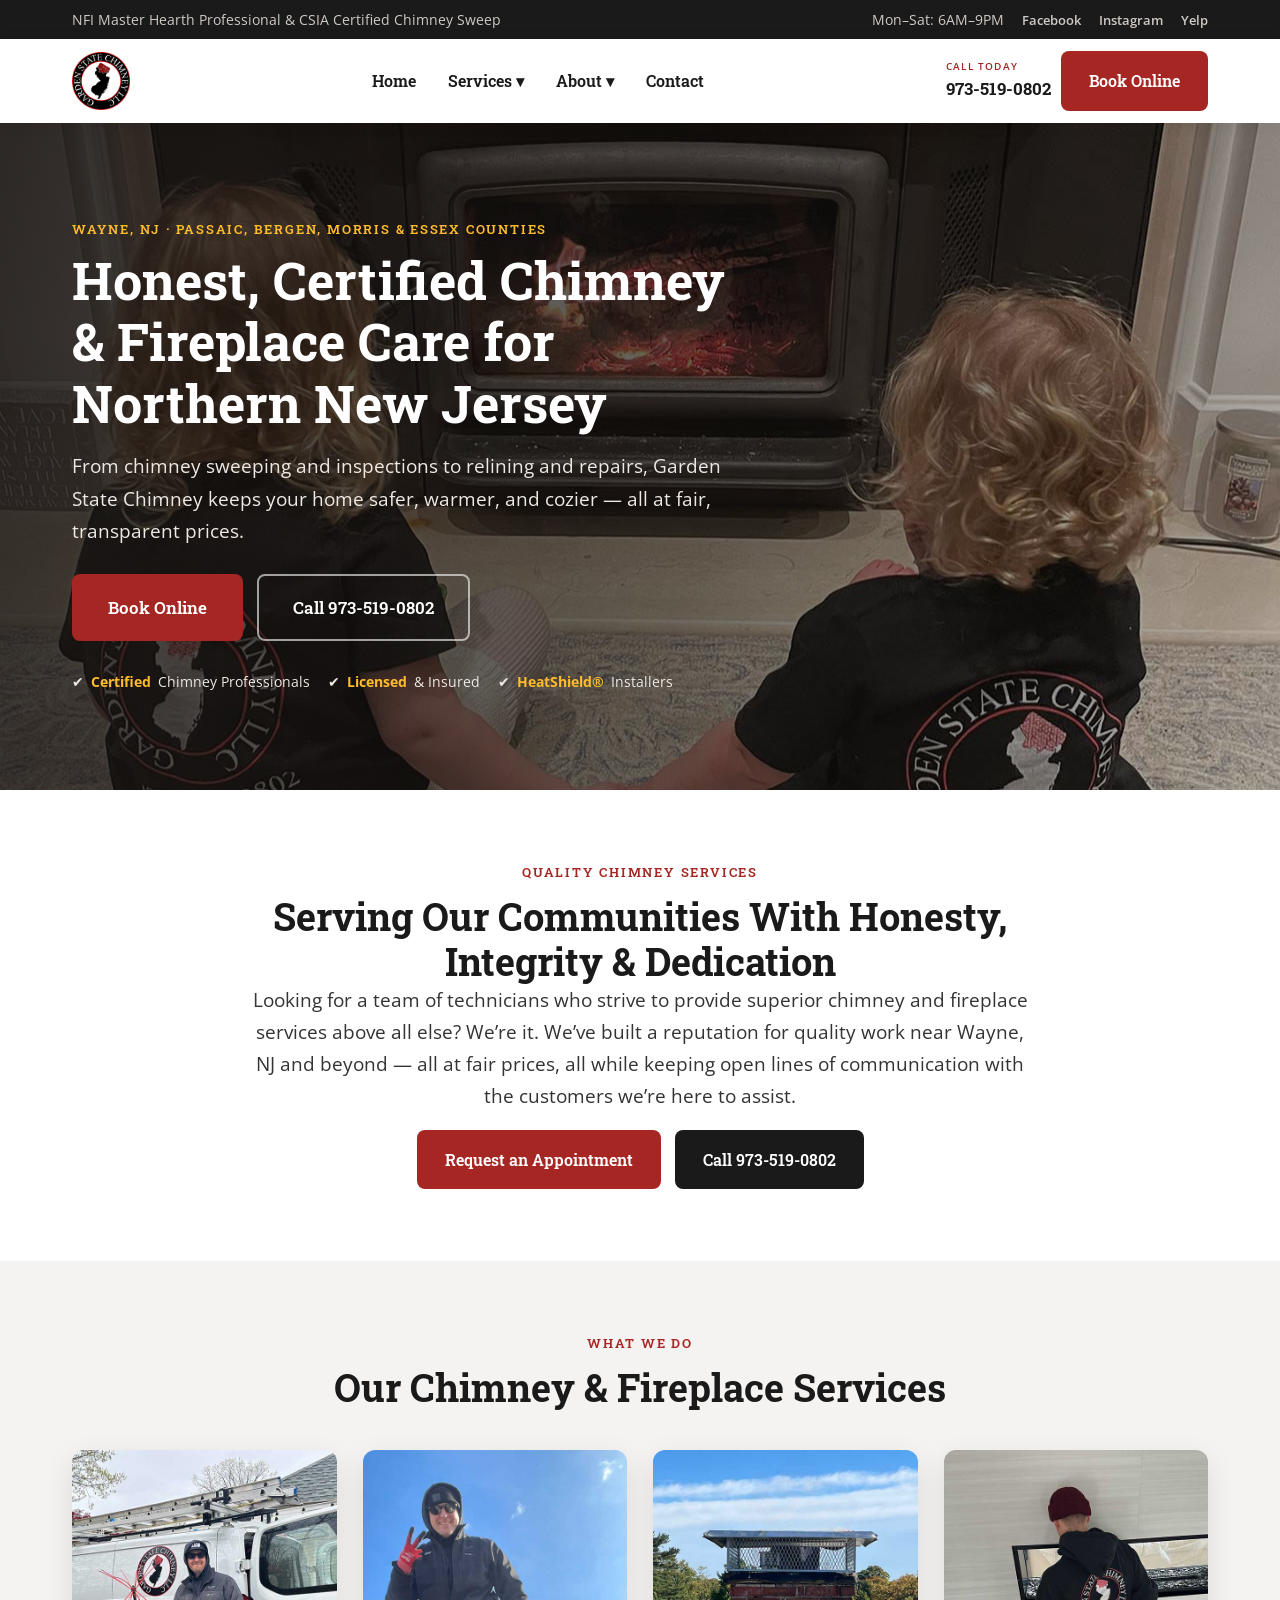
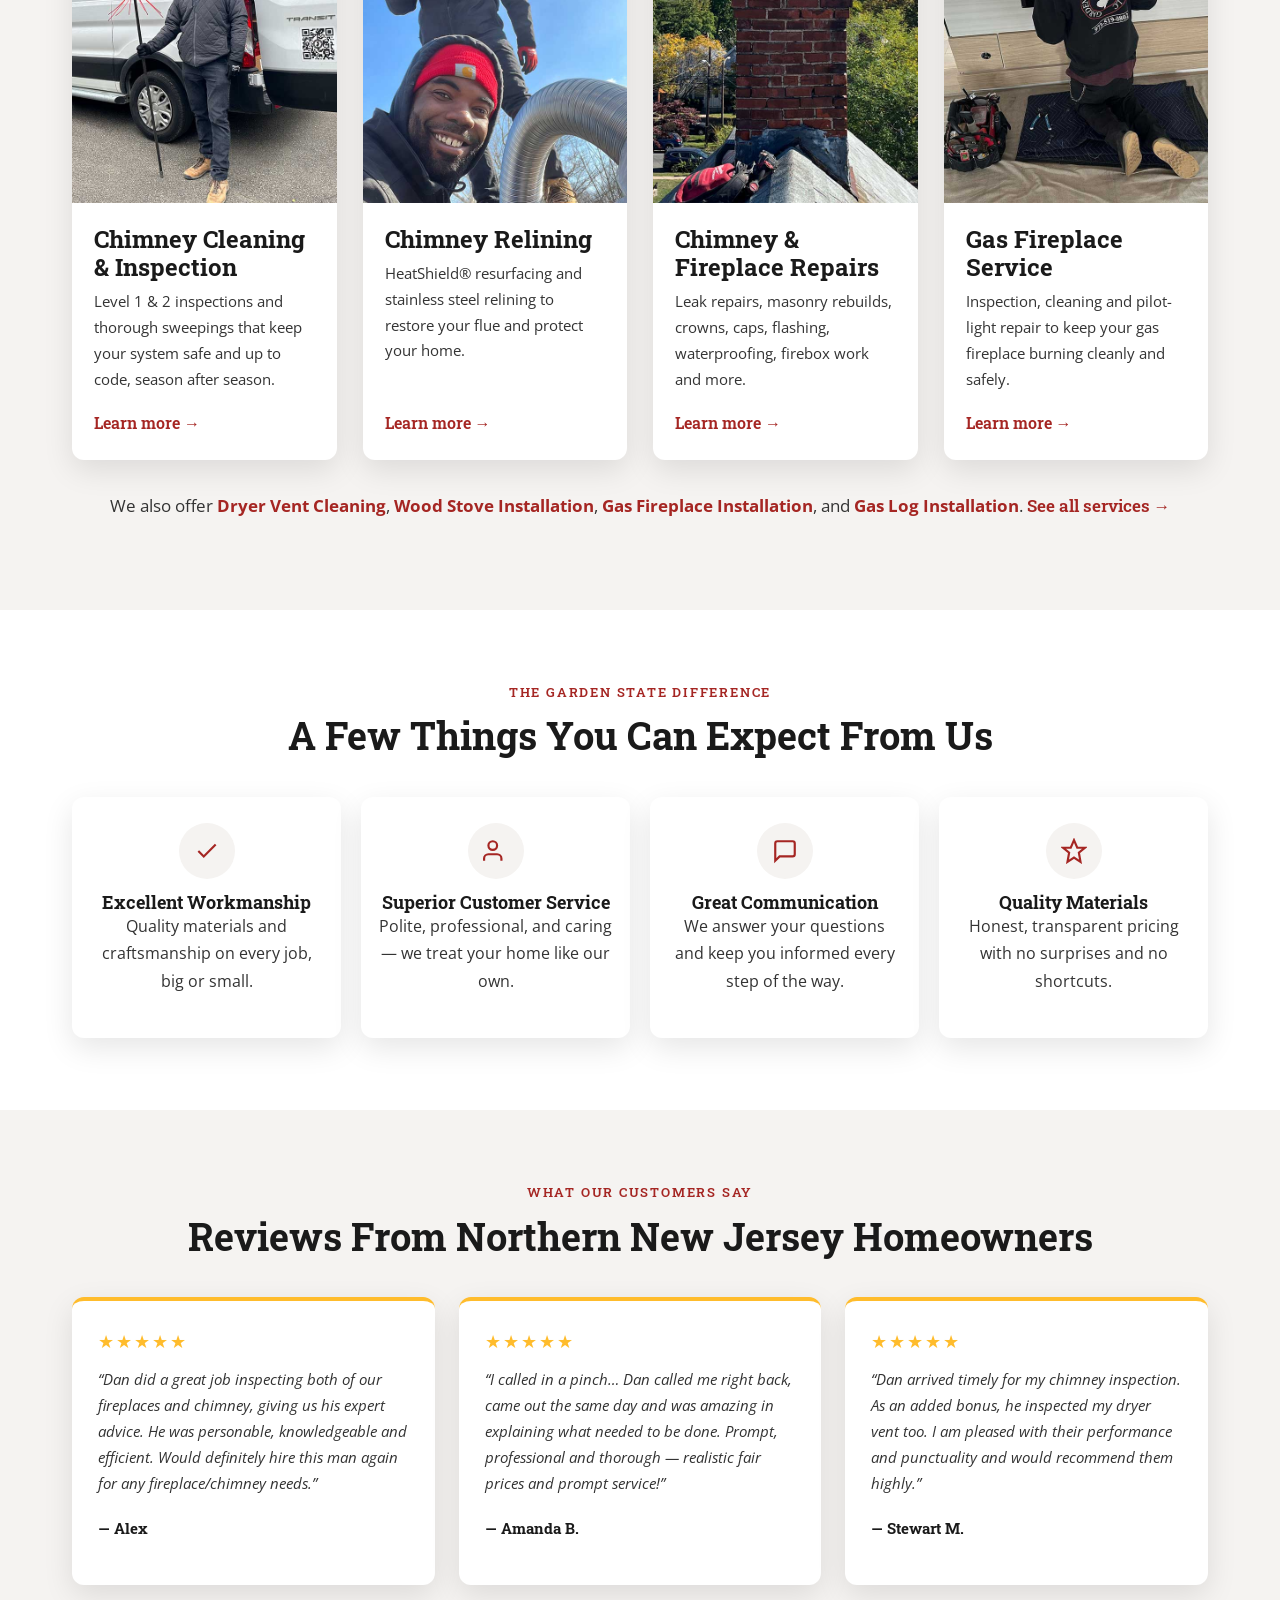
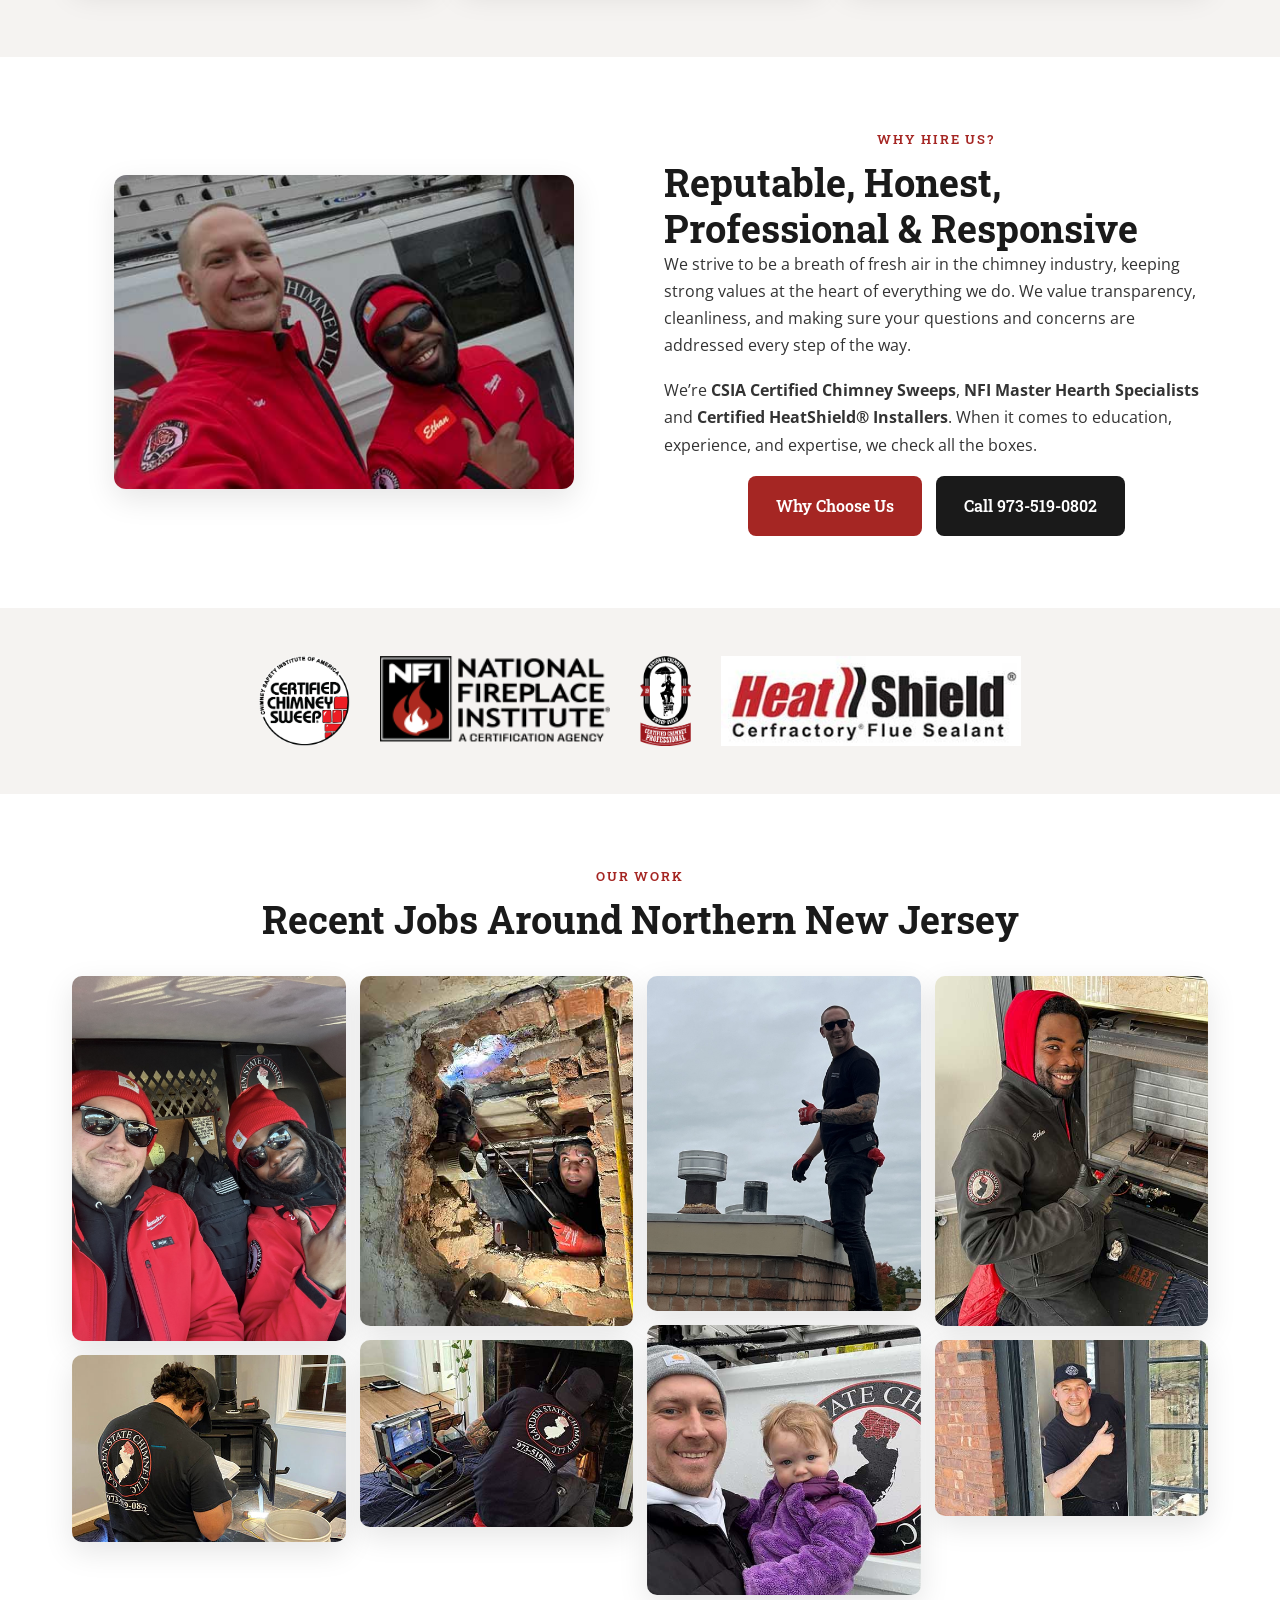
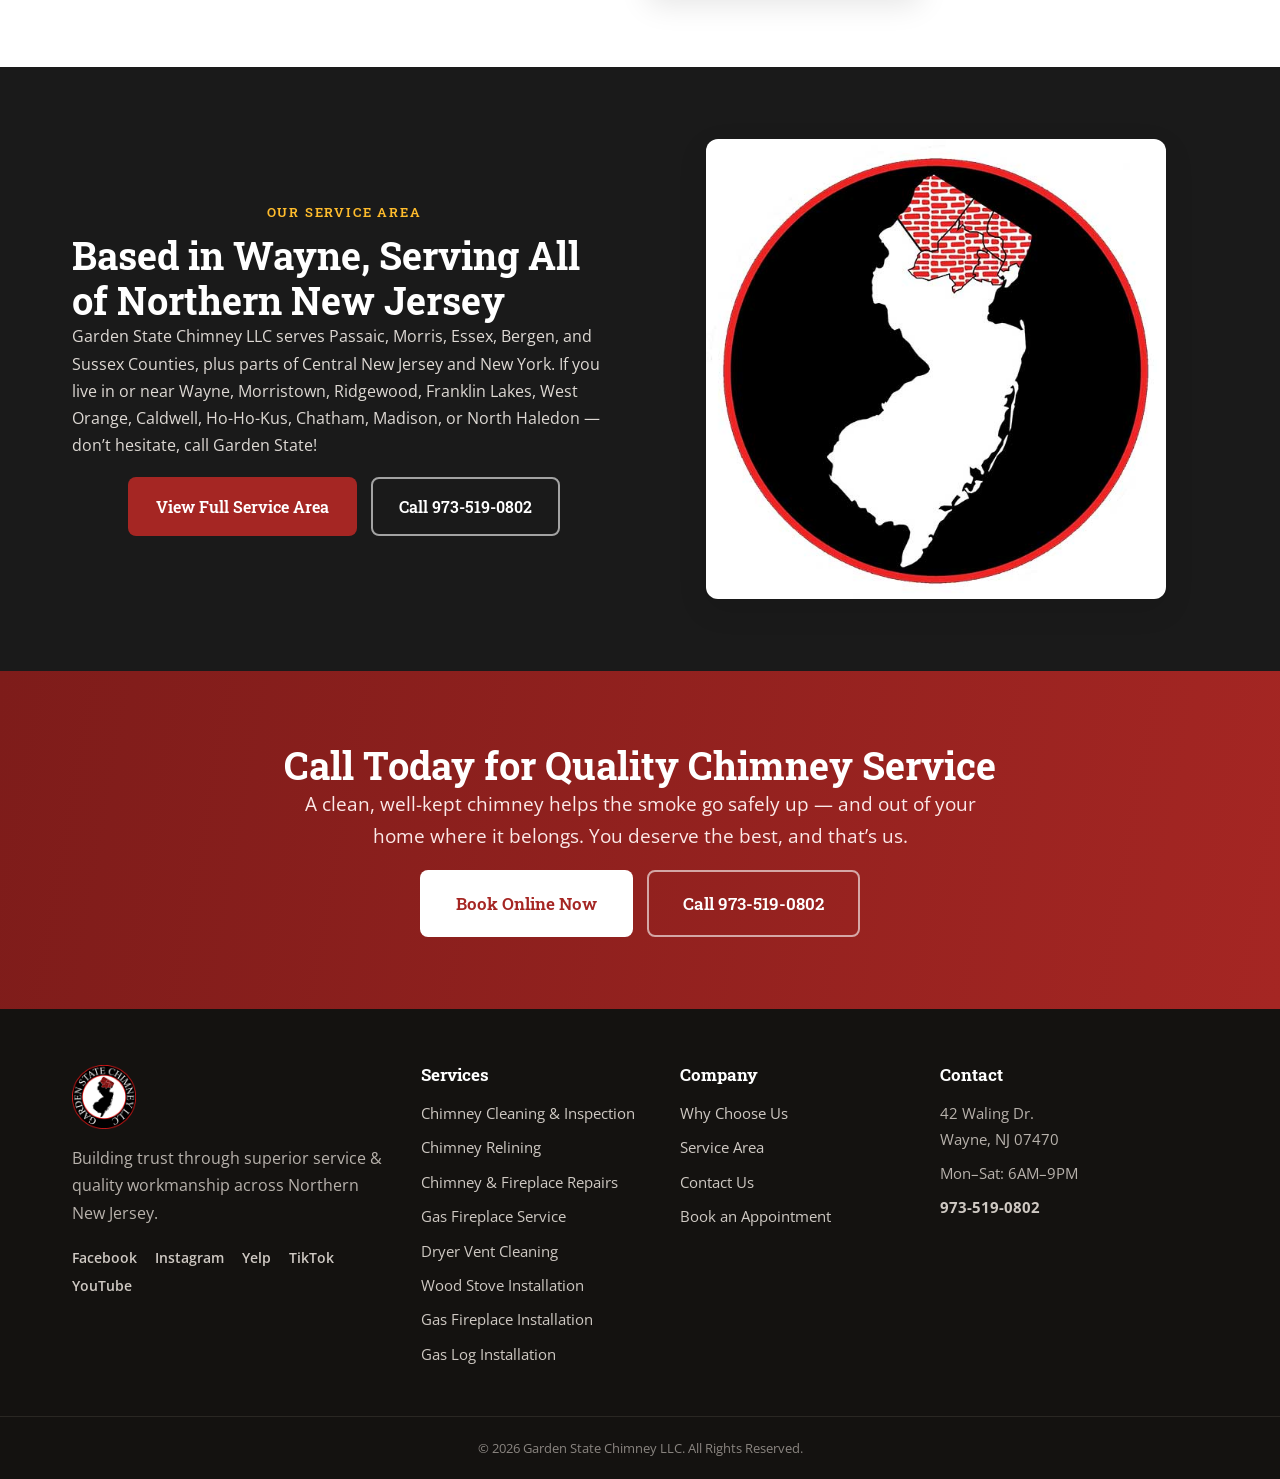
==== commit 74fe1c64: "Redesign gallery as balanced masonry layout - photos keep natural shape, no cropping/letterboxing" ====
--- a/index.html
+++ b/index.html
@@ -299,14 +299,14 @@
       <h2>Recent Jobs Around Northern New Jersey</h2>
     </div>
     <div class="gallery">
-      <img src="assets/img/Garden-State-Team-Van.jpg" alt="Garden State Chimney technicians">
-      <img src="assets/img/Installing-a-Stove.jpg" alt="Installing a stove">
+      <img src="assets/img/Garden-State-Team-Van.jpg" alt="Garden State Chimney technicians in their van">
+      <img src="assets/img/Installing-a-Stove.jpg" alt="Installing a wood stove">
+      <img src="assets/img/Chimney-Repair.jpg" alt="Chimney repair in progress">
+      <img src="assets/img/Chimney-Inspection-1.jpg" alt="Chimney inspection">
+      <img src="assets/img/Garden-State-Roof-Tech.jpg" alt="Garden State Chimney technician on a rooftop chimney">
       <img src="assets/img/Garden-State-Chimney-Services.jpg" alt="Garden State Chimney services">
-      <img src="assets/img/Chimney-Inspection-1.jpg" alt="Chimney inspection">
-      <img src="assets/img/Chimney-Repair.jpg" alt="Chimney repair">
-      <img src="assets/img/Technician-Repairing-Fireplace.jpg" alt="Technician repairing fireplace">
-      <img class="g-window" src="assets/img/Dan-Barisonek.jpg" alt="Garden State Chimney technician giving a thumbs up">
-      <img class="g-roof" src="assets/img/Garden-State-Roof-Tech.jpg" alt="Garden State Chimney technician on a rooftop chimney">
+      <img src="assets/img/Technician-Repairing-Fireplace.jpg" alt="Technician repairing a fireplace">
+      <img src="assets/img/Dan-Barisonek.jpg" alt="Garden State Chimney technician giving a thumbs up">
     </div>
   </div>
 </section>
--- a/assets/css/style.css
+++ b/assets/css/style.css
@@ -154,13 +154,10 @@
 .cta-band h2 { color:#fff; }
 .cta-band p { color: #fbe9e8; }
 
-/* ---------- Gallery ---------- */
-.gallery { display:grid; grid-template-columns: repeat(4,1fr); gap:14px; }
-.gallery img { height: 180px; width:100%; object-fit: cover; object-position: center; border-radius: 8px; box-shadow: var(--shadow); transition: transform .25s; }
-.gallery img:hover { transform: scale(1.03); }
-/* Keep the subject's head in frame for these two portrait gallery photos */
-.gallery img.g-roof { object-position: 75% 28%; }
-.gallery img.g-window { object-position: center 22%; }
+/* ---------- Gallery (masonry: keeps each photo's natural shape) ---------- */
+.gallery { column-count: 4; column-gap: 14px; }
+.gallery img { width: 100%; height: auto; display: block; margin: 0 0 14px; border-radius: 10px; box-shadow: var(--shadow); transition: transform .25s; break-inside: avoid; }
+.gallery img:hover { transform: scale(1.02); }
 
 /* ---------- Breadcrumb / page hero ---------- */
 .page-hero { background: var(--ink); color:#fff; position:relative; overflow:hidden; }
@@ -200,7 +197,8 @@
 
 /* ---------- Responsive ---------- */
 @media (max-width: 980px) {
-  .grid-3, .grid-4, .values, .reviews, .gallery { grid-template-columns: repeat(2,1fr); }
+  .grid-3, .grid-4, .values, .reviews { grid-template-columns: repeat(2,1fr); }
+  .gallery { column-count: 3; }
   .split, .foot-grid { grid-template-columns: 1fr; gap: 28px; }
   .split > div { align-items: center; }
   .split img { max-width: 420px; max-height: none; }
@@ -212,7 +210,7 @@
 }
 @media (max-width: 620px) {
   .grid-3, .grid-4, .values, .reviews, .grid-2 { grid-template-columns: 1fr; }
-  .gallery { grid-template-columns: repeat(2,1fr); gap: 10px; }
+  .gallery { column-count: 2; column-gap: 10px; }
   .section { padding: 48px 0; }
   .hero-inner { padding: 60px 20px; }
   .mobile-cta { display: flex; }
@@ -220,7 +218,6 @@
   .topbar .wrap { justify-content: center; }
   .topbar .socials { display:none; }
   .card img { aspect-ratio: 3 / 4; height: auto; }
-  .gallery img { height: 150px; }
   .split img { max-width: 360px; max-height: none; }
   .prose img { max-width: 100%; max-height: none; margin: 1.2rem auto; }
   figure img { max-height: none; }
@@ -229,6 +226,5 @@
   .grid-2, .grid-3 { gap: 16px; }
 }
 @media (max-width: 400px) {
-  .gallery { grid-template-columns: 1fr; }
-  .gallery img { height: 200px; }
-}
+  .gallery { column-count: 2; }
+}
